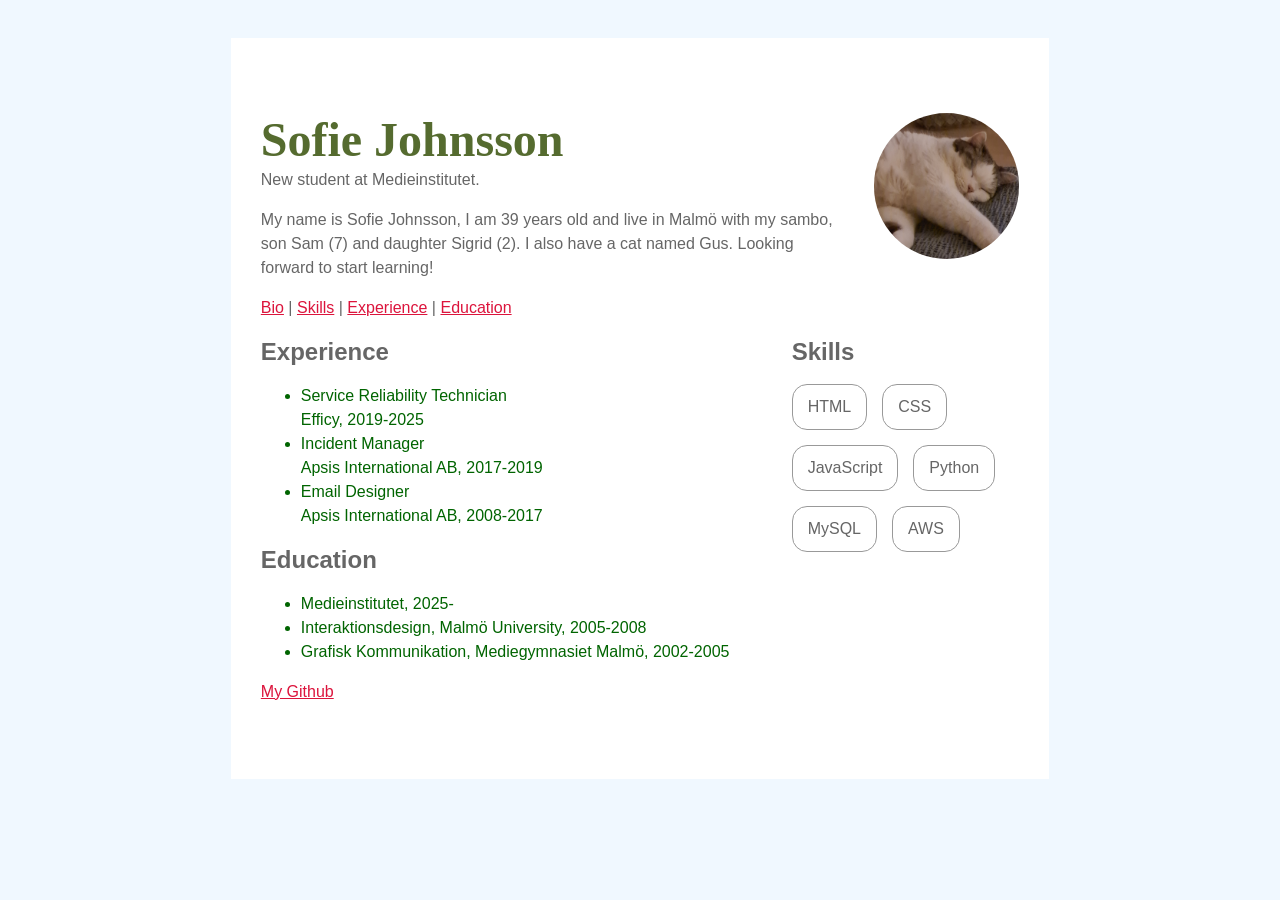
==== index.html @ 272a1381 "Updates" ====
<!DOCTYPE html>
<html lang="en">
<head>
    <meta charset="UTF-8">
    <meta name="viewport" content="width=device-width, initial-scale=1.0">
    <link rel="stylesheet" href="css/style.css">
    <title>My Profile</title>
</head>
<body>

    <div id="wrapper">
        <header>
            <div id="headertxt">
                <h1>Sofie Johnsson</h1>
                <p>New student at Medieinstitutet.<p>                
                <p>My name is Sofie Johnsson, I am 39 years old and live in Malmö with my sambo, son Sam (7) and daughter Sigrid (2). I also have a cat named Gus. Looking forward to start learning!</p>
            </div>
            <div id="headerimg">
                <img class="profile-image" src="img/20230919_215701.jpg">
            </div>
        </header>

        <nav>
            <a href="#Bio">Bio</a> | 
            <a href="#Skills">Skills</a> | 
            <a href="#Experience">Experience</a> | 
            <a href="#Education">Education</a>
        </nav>

        <main>

            <section>
                <article>
                    <h2 id="Experience">Experience</h2>
                    <ul>
                        <li>Service Reliability Technician<br>Efficy, 2019-2025</li>
                        <li>Incident Manager<br>Apsis International AB, 2017-2019</li>
                        <li>Email Designer<br>Apsis International AB, 2008-2017</li>
                    </ul>
                </article>

                <article>
                    <h2 id="Education">Education</h2>
                    <ul>
                        <li>Medieinstitutet, 2025-</li>
                        <li>Interaktionsdesign, Malmö University, 2005-2008</li>
                        <li>Grafisk Kommunikation, Mediegymnasiet Malmö, 2002-2005</li>
                    </ul>
                </article>
            </section>
            <aside>
                <article>
                    <h2 id="Skills">Skills</h2>
                    <ol>
                        <li>HTML</li>
                        <li>CSS</li>
                        <li>JavaScript</li>
                        <li>Python</li>
                        <li>MySQL</li>
                        <li>AWS</li>
                    </ol>
                </article>
            </aside>

        </main>

        <footer><a href="https://github.com/Sofie200" target="_blank">My Github</a></footer>

    </div>
</body>
</html>
---- css/style.css ----
body{
    font-family: Arial, Helvetica, sans-serif;
    color: #666;
    line-height: 150%;
    font-size: 16px;
    background-color:aliceblue;
    padding: 30px 0px;
}

#wrapper{
    background-color: white;
    width: 60%;
    margin:auto;
    padding: 75px 30px;
}

header{
    display: flex;
}

#headerimg{
    width:20%;
}

#headerimg img{
    border-radius: 50%;
    width: 100%;
}

#headertxt{
    width:80%;
    padding-right: 30px;
}

h1{
    font-family: Cambria, Cochin, Georgia, Times, 'Times New Roman', serif;
    font-size: 3em;
    color:darkolivegreen;
    margin:15px 0;
}

main{
    margin: auto;
    display: flex;
}

section{
    width: 70%;
}

article{
    width:100%;
}

aside{
    width:30%;
}


aside ol{
    width:100%;
    margin:0;
    padding: 0;
    display: flex;
    flex-wrap:wrap;
}

aside li{
    list-style: none;
    padding: 10px 15px;
    margin: 0 15px 15px 0;
    border: #999 solid 1px;
    border-radius: 15px;
}

.cv-section{
    border: solid 1px #999;
    padding: 20px 30px;
    margin: 20px 0px;
    text-align: left;
}

ul li {
    color: darkgreen;
}

a{
   color:crimson; 
}
a:hover{
    color: chocolate;
}
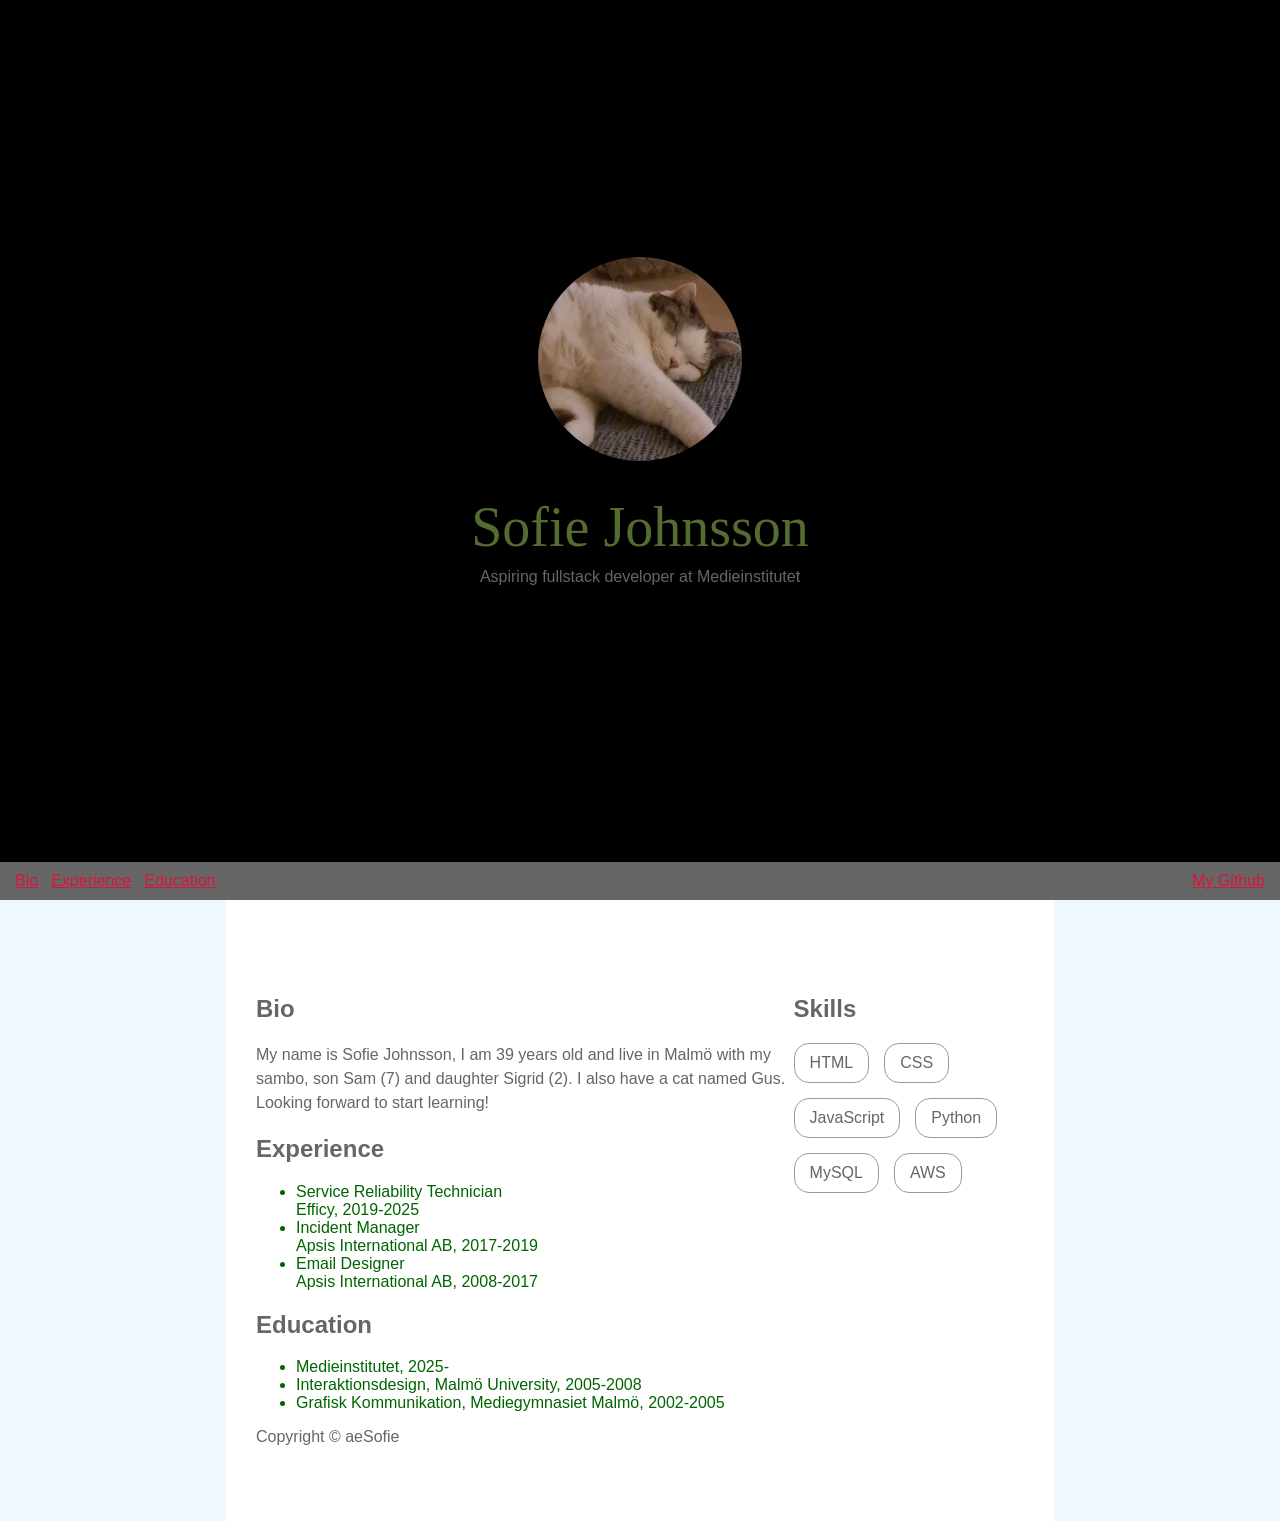
==== commit 9dee1466: "Implemented hero and flexbox" ====
--- a/index.html
+++ b/index.html
@@ -8,28 +8,42 @@
 </head>
 <body>
 
-    <div id="wrapper">
+    <div id="hero">
         <header>
+            <div id="headerimg">
+                <img class="profile-image" src="img/20230919_215701.jpg">
+            </div>
             <div id="headertxt">
                 <h1>Sofie Johnsson</h1>
-                <p>New student at Medieinstitutet.<p>                
-                <p>My name is Sofie Johnsson, I am 39 years old and live in Malmö with my sambo, son Sam (7) and daughter Sigrid (2). I also have a cat named Gus. Looking forward to start learning!</p>
-            </div>
-            <div id="headerimg">
-                <img class="profile-image" src="img/20230919_215701.jpg">
+                <p>Aspiring fullstack developer at Medieinstitutet<p>
             </div>
         </header>
 
         <nav>
-            <a href="#Bio">Bio</a> | 
-            <a href="#Skills">Skills</a> | 
-            <a href="#Experience">Experience</a> | 
-            <a href="#Education">Education</a>
+            <div id="anchors">
+                <a href="#Bio">Bio</a> |
+                <a href="#Experience">Experience</a> |
+                <a href="#Education">Education</a>
+            </div>
+            <div id="externallinks">
+                <a href="https://github.com/Sofie200" target="_blank">My Github</a>
+            </div>
         </nav>
+    </div>
+
+        
+
+    <div id="wrapper">
+        
 
         <main>
 
             <section>
+                <article>
+                    <h2 id="Bio">Bio</h2>
+                    <p>My name is Sofie Johnsson, I am 39 years old and live in Malmö with my sambo, son Sam (7) and daughter Sigrid (2). I also have a cat named Gus. Looking forward to start learning!</p>
+                </article>
+                
                 <article>
                     <h2 id="Experience">Experience</h2>
                     <ul>
@@ -64,7 +78,7 @@
 
         </main>
 
-        <footer><a href="https://github.com/Sofie200" target="_blank">My Github</a></footer>
+        <footer>Copyright &copy; aeSofie</footer>
 
     </div>
 </body>
--- a/css/style.css
+++ b/css/style.css
@@ -1,10 +1,54 @@
 body{
     font-family: Arial, Helvetica, sans-serif;
     color: #666;
-    line-height: 150%;
     font-size: 16px;
     background-color:aliceblue;
-    padding: 30px 0px;
+    padding: 0;
+    margin: 0;
+}
+
+p{
+    line-height: 1.5em;
+}
+
+#hero{
+    display: flex;
+    flex-flow: column wrap;
+    height: 100vh;
+    background-color:black;
+}
+
+header{
+    display: flex;
+    flex-grow: 1;
+    flex-flow: column wrap;
+    justify-content: center;
+}
+
+header div{
+    width: 80%;
+    text-align: center;
+    padding: 0 10%;
+}
+#headerimg img{
+    border-radius: 50%;
+    width:20%;
+    min-width: 150px;
+    margin: 0 auto 20px;
+}
+
+nav{
+    background-color: #666;
+    width:100%;
+    align-self: flex-start;
+    display: flex;
+    flex-wrap: wrap;
+    justify-content: space-between;
+    align-items: flex-end;
+}
+
+nav div{
+    margin: 10px 15px;
 }
 
 #wrapper{
@@ -14,29 +58,14 @@
     padding: 75px 30px;
 }
 
-header{
-    display: flex;
-}
-
-#headerimg{
-    width:20%;
-}
-
-#headerimg img{
-    border-radius: 50%;
-    width: 100%;
-}
-
-#headertxt{
-    width:80%;
-    padding-right: 30px;
-}
 
 h1{
     font-family: Cambria, Cochin, Georgia, Times, 'Times New Roman', serif;
-    font-size: 3em;
+    font-weight: lighter;
+    font-size: 3.5em;
+    line-height: 1.5em;
     color:darkolivegreen;
-    margin:15px 0;
+    margin:0 0 -20px;
 }
 
 main{
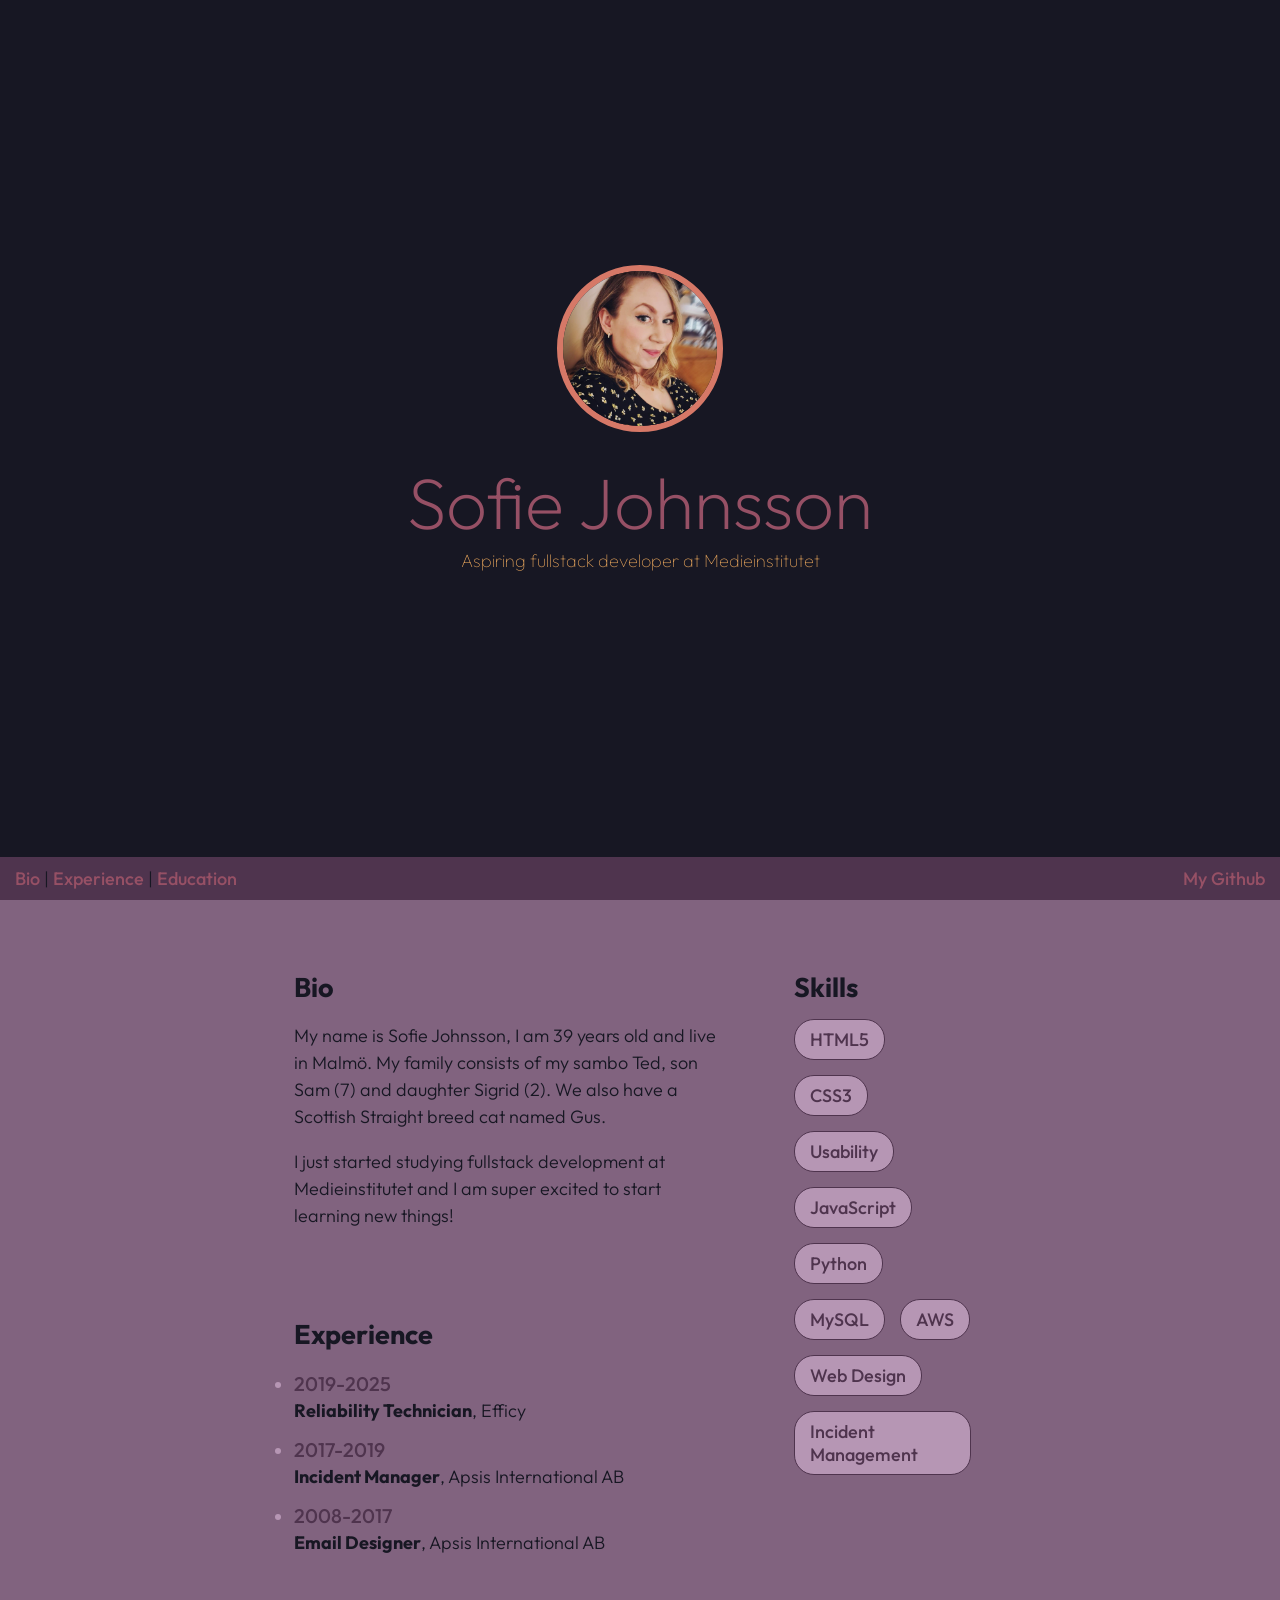
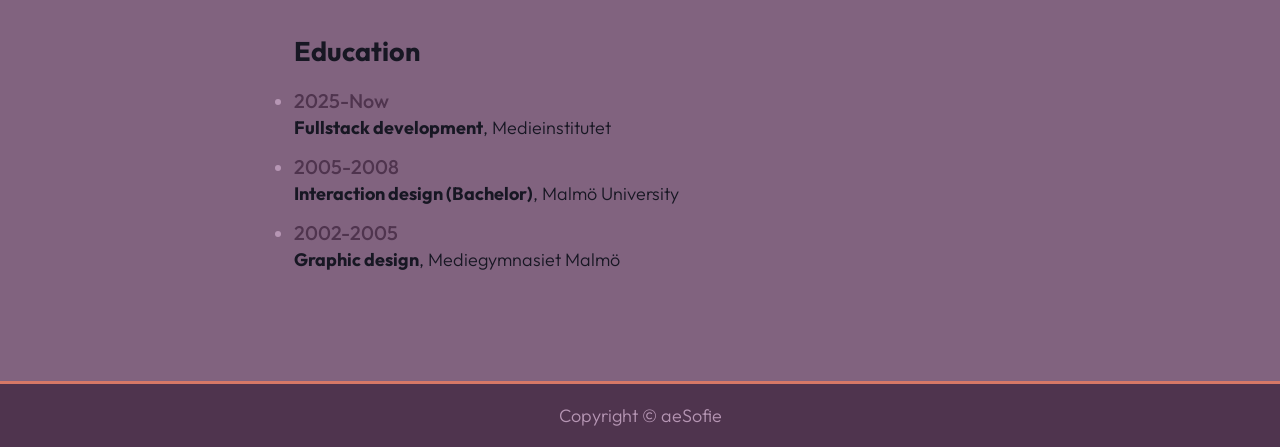
==== commit c8744f12: "Finishing touches lecture 2" ====
--- a/index.html
+++ b/index.html
@@ -11,7 +11,7 @@
     <div id="hero">
         <header>
             <div id="headerimg">
-                <img class="profile-image" src="img/20230919_215701.jpg">
+                <img class="profile-image" src="img/305139433_10159655626795546_2659846789829574413_n.jpg">
             </div>
             <div id="headertxt">
                 <h1>Sofie Johnsson</h1>
@@ -41,24 +41,25 @@
             <section>
                 <article>
                     <h2 id="Bio">Bio</h2>
-                    <p>My name is Sofie Johnsson, I am 39 years old and live in Malmö with my sambo, son Sam (7) and daughter Sigrid (2). I also have a cat named Gus. Looking forward to start learning!</p>
+                    <p>My name is Sofie Johnsson, I am 39 years old and live in Malmö. My family consists of my sambo Ted, son Sam (7) and daughter Sigrid (2). We also have a Scottish Straight breed cat named Gus.</p>
+                    <p>I just started studying fullstack development at Medieinstitutet and I am super excited to start learning new things!</p>
                 </article>
                 
                 <article>
                     <h2 id="Experience">Experience</h2>
                     <ul>
-                        <li>Service Reliability Technician<br>Efficy, 2019-2025</li>
-                        <li>Incident Manager<br>Apsis International AB, 2017-2019</li>
-                        <li>Email Designer<br>Apsis International AB, 2008-2017</li>
+                        <li><h3>2019-2025</h3><span class="bolder">Reliability Technician</span>, Efficy</li>
+                        <li><h3>2017-2019</h3><span class="bolder">Incident Manager</span>, Apsis International AB</li>
+                        <li><h3>2008-2017</h3><span class="bolder">Email Designer</span>, Apsis International AB</li>
                     </ul>
                 </article>
 
                 <article>
                     <h2 id="Education">Education</h2>
                     <ul>
-                        <li>Medieinstitutet, 2025-</li>
-                        <li>Interaktionsdesign, Malmö University, 2005-2008</li>
-                        <li>Grafisk Kommunikation, Mediegymnasiet Malmö, 2002-2005</li>
+                        <li><h3>2025-Now</h3><span class="bolder">Fullstack development</span>, Medieinstitutet</li>
+                        <li><h3>2005-2008</h3><span class="bolder">Interaction design (Bachelor)</span>, Malmö University</li>
+                        <li><h3>2002-2005</h3><span class="bolder">Graphic design</span>, Mediegymnasiet Malmö</li>
                     </ul>
                 </article>
             </section>
@@ -66,20 +67,23 @@
                 <article>
                     <h2 id="Skills">Skills</h2>
                     <ol>
-                        <li>HTML</li>
-                        <li>CSS</li>
+                        <li>HTML5</li>
+                        <li>CSS3</li>
+                        <li>Usability</li>
                         <li>JavaScript</li>
                         <li>Python</li>
                         <li>MySQL</li>
                         <li>AWS</li>
+                        <li>Web Design</li>
+                        <li>Incident Management</li>
                     </ol>
                 </article>
             </aside>
+        </main>
+    </div>
 
-        </main>
-
-        <footer>Copyright &copy; aeSofie</footer>
-
-    </div>
+    <footer>
+        Copyright &copy; aeSofie
+    </footer>
 </body>
 </html>
--- a/css/style.css
+++ b/css/style.css
@@ -1,8 +1,12 @@
+@import url('https://fonts.googleapis.com/css2?family=Molle:ital@1&display=swap');
+@import url('https://fonts.googleapis.com/css2?family=Outfit:wght@100..900&display=swap');
+
 body{
-    font-family: Arial, Helvetica, sans-serif;
-    color: #666;
-    font-size: 16px;
-    background-color:aliceblue;
+    font-family: Outfit, Arial, Helvetica, sans-serif;
+    color: #171723;
+    font-weight: 300;
+    font-size: 18px;
+    background-color:#81637f;
     padding: 0;
     margin: 0;
 }
@@ -15,7 +19,12 @@
     display: flex;
     flex-flow: column wrap;
     height: 100vh;
-    background-color:black;
+    background-color:#171723;
+}
+
+#hero p{
+    color: #fab261;
+    font-weight: 100;
 }
 
 header{
@@ -32,13 +41,14 @@
 }
 #headerimg img{
     border-radius: 50%;
-    width:20%;
+    width:15%;
     min-width: 150px;
-    margin: 0 auto 20px;
+    margin: 0 auto;
+    border: solid 6px #d67867;
 }
 
 nav{
-    background-color: #666;
+    background-color: #4f344e;
     width:100%;
     align-self: flex-start;
     display: flex;
@@ -52,39 +62,65 @@
 }
 
 #wrapper{
-    background-color: white;
     width: 60%;
-    margin:auto;
-    padding: 75px 30px;
+    margin:0 auto;
+    padding: 0 30px;
 }
 
 
 h1{
-    font-family: Cambria, Cochin, Georgia, Times, 'Times New Roman', serif;
-    font-weight: lighter;
-    font-size: 3.5em;
-    line-height: 1.5em;
-    color:darkolivegreen;
-    margin:0 0 -20px;
+    font-weight: 200;
+    font-size: 4em;
+    line-height: 1em;
+    color:#965065;
+    margin:30px 0 -10px;
+}
+
+h2{
+    margin: 0 0 15px;
+}
+
+h3{
+    margin:0;
+    color:#4f344e;
+    font-size: 1.1em;
+    font-weight: 500;
+    padding-bottom: 3px;
 }
 
 main{
     margin: auto;
     display: flex;
+    flex-wrap: wrap;
 }
 
 section{
-    width: 70%;
+    width: 55%;
+    padding: 70px 5% 30px;
 }
 
 article{
     width:100%;
+    padding-bottom: 70px;
+}
+
+ul, ol{
+    margin:0;
+    padding: 0;
+}
+
+li::marker{
+    color:#b696b4;
+}
+
+li{
+    padding:5px 0 10px;
 }
 
 aside{
-    width:30%;
+    width:25%;
+    padding:70px 5%;
 }
-
 
 aside ol{
     width:100%;
@@ -95,27 +131,34 @@
 }
 
 aside li{
+    background-color: #b696b4;
     list-style: none;
-    padding: 10px 15px;
+    padding: 8px 15px;
     margin: 0 15px 15px 0;
-    border: #999 solid 1px;
-    border-radius: 15px;
-}
-
-.cv-section{
-    border: solid 1px #999;
-    padding: 20px 30px;
-    margin: 20px 0px;
-    text-align: left;
-}
-
-ul li {
-    color: darkgreen;
+    border: #4f344e solid 1px;
+    border-radius: 20px;
+    color: #4f344e;
+    font-weight: 500;
 }
 
 a{
-   color:crimson; 
+   color:#965065; 
+   text-decoration: none;
+   font-weight: 500;
 }
 a:hover{
-    color: chocolate;
+    color: #d67867;
+}
+
+.bolder{
+    font-weight: 700;
+}
+
+footer{
+    background-color: #4f344e;
+    width:100%;
+    text-align: center;
+    padding: 20px 0;
+    border-top: #d67867 solid 3px;
+    color: #b696b4;
 }
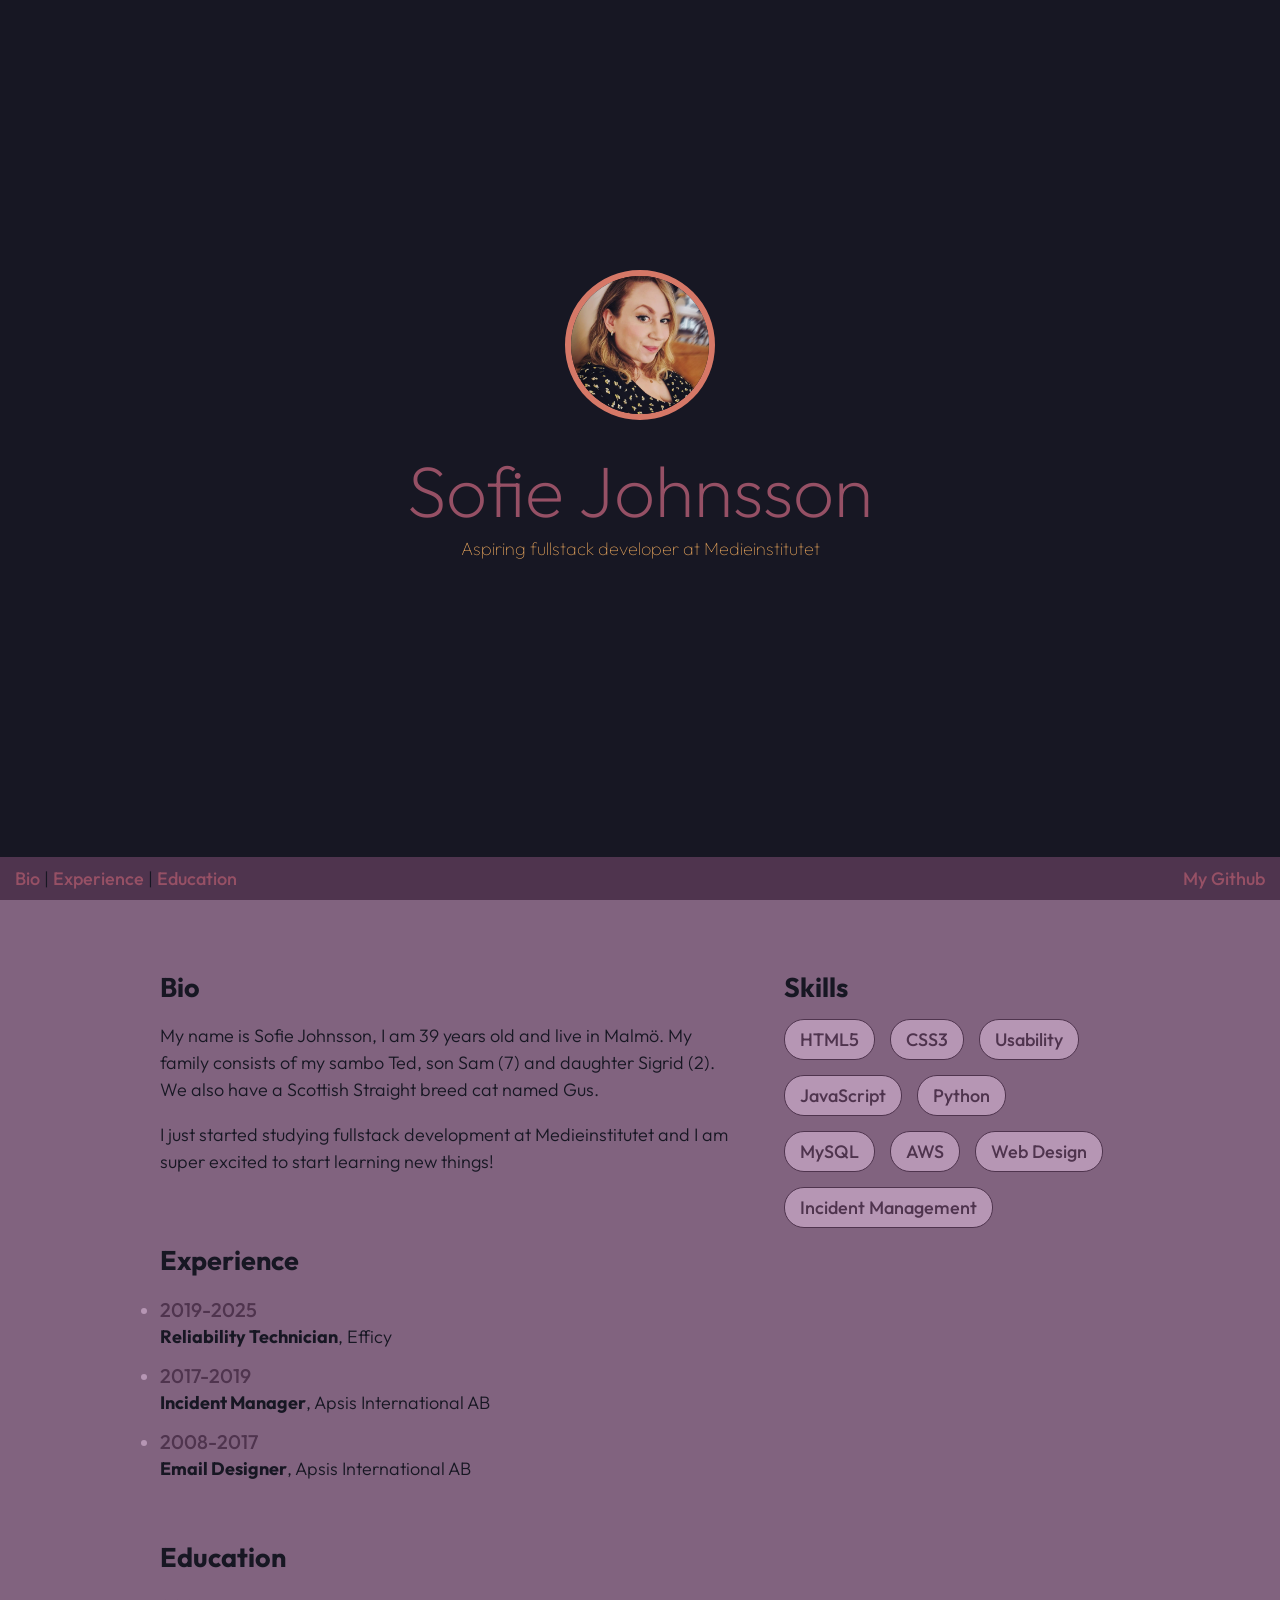
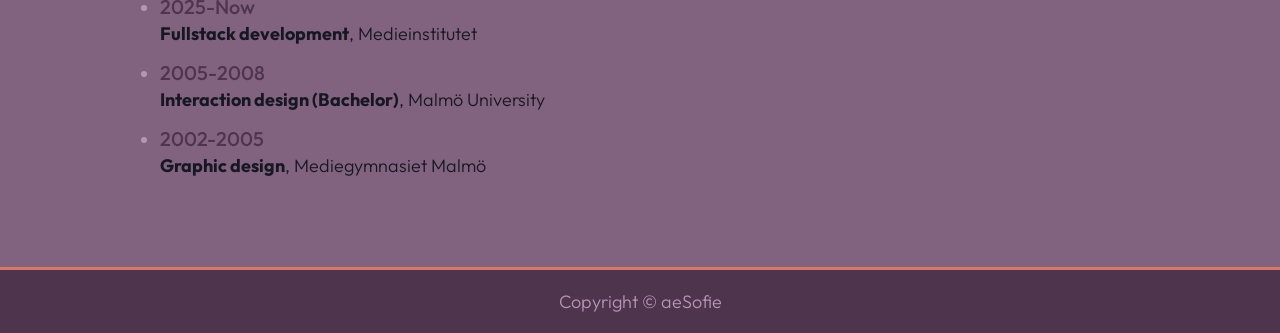
==== commit 85bbd4a2: "Cleaned up code and added media queries for fine tuning mobile versions." ====
--- a/index.html
+++ b/index.html
@@ -9,6 +9,7 @@
 <body>
 
     <div id="hero">
+
         <header>
             <div id="headerimg">
                 <img class="profile-image" src="img/305139433_10159655626795546_2659846789829574413_n.jpg">
@@ -30,57 +31,52 @@
             </div>
         </nav>
     </div>
-
         
 
-    <div id="wrapper">
-        
+    <main>
 
-        <main>
+        <section>
+            <article>
+                <h2 id="Bio">Bio</h2>
+                <p>My name is Sofie Johnsson, I am 39 years old and live in Malmö. My family consists of my sambo Ted, son Sam (7) and daughter Sigrid (2). We also have a Scottish Straight breed cat named Gus.</p>
+                <p>I just started studying fullstack development at Medieinstitutet and I am super excited to start learning new things!</p>
+            </article>
+            
+            <article>
+                <h2 id="Experience">Experience</h2>
+                <ul>
+                    <li><h3>2019-2025</h3><span class="bolder">Reliability Technician</span>, Efficy</li>
+                    <li><h3>2017-2019</h3><span class="bolder">Incident Manager</span>, Apsis International AB</li>
+                    <li><h3>2008-2017</h3><span class="bolder">Email Designer</span>, Apsis International AB</li>
+                </ul>
+            </article>
 
-            <section>
-                <article>
-                    <h2 id="Bio">Bio</h2>
-                    <p>My name is Sofie Johnsson, I am 39 years old and live in Malmö. My family consists of my sambo Ted, son Sam (7) and daughter Sigrid (2). We also have a Scottish Straight breed cat named Gus.</p>
-                    <p>I just started studying fullstack development at Medieinstitutet and I am super excited to start learning new things!</p>
-                </article>
-                
-                <article>
-                    <h2 id="Experience">Experience</h2>
-                    <ul>
-                        <li><h3>2019-2025</h3><span class="bolder">Reliability Technician</span>, Efficy</li>
-                        <li><h3>2017-2019</h3><span class="bolder">Incident Manager</span>, Apsis International AB</li>
-                        <li><h3>2008-2017</h3><span class="bolder">Email Designer</span>, Apsis International AB</li>
-                    </ul>
-                </article>
-
-                <article>
-                    <h2 id="Education">Education</h2>
-                    <ul>
-                        <li><h3>2025-Now</h3><span class="bolder">Fullstack development</span>, Medieinstitutet</li>
-                        <li><h3>2005-2008</h3><span class="bolder">Interaction design (Bachelor)</span>, Malmö University</li>
-                        <li><h3>2002-2005</h3><span class="bolder">Graphic design</span>, Mediegymnasiet Malmö</li>
-                    </ul>
-                </article>
-            </section>
-            <aside>
-                <article>
-                    <h2 id="Skills">Skills</h2>
-                    <ol>
-                        <li>HTML5</li>
-                        <li>CSS3</li>
-                        <li>Usability</li>
-                        <li>JavaScript</li>
-                        <li>Python</li>
-                        <li>MySQL</li>
-                        <li>AWS</li>
-                        <li>Web Design</li>
-                        <li>Incident Management</li>
-                    </ol>
-                </article>
-            </aside>
-        </main>
-    </div>
+            <article>
+                <h2 id="Education">Education</h2>
+                <ul>
+                    <li><h3>2025-Now</h3><span class="bolder">Fullstack development</span>, Medieinstitutet</li>
+                    <li><h3>2005-2008</h3><span class="bolder">Interaction design (Bachelor)</span>, Malmö University</li>
+                    <li><h3>2002-2005</h3><span class="bolder">Graphic design</span>, Mediegymnasiet Malmö</li>
+                </ul>
+            </article>
+        </section>
+        <aside>
+            <article>
+                <h2 id="Skills">Skills</h2>
+                <ol>
+                    <li>HTML5</li>
+                    <li>CSS3</li>
+                    <li>Usability</li>
+                    <li>JavaScript</li>
+                    <li>Python</li>
+                    <li>MySQL</li>
+                    <li>AWS</li>
+                    <li>Web Design</li>
+                    <li>Incident Management</li>
+                </ol>
+            </article>
+        </aside>
+    </main>
 
     <footer>
         Copyright &copy; aeSofie
--- a/css/style.css
+++ b/css/style.css
@@ -1,5 +1,9 @@
 @import url('https://fonts.googleapis.com/css2?family=Molle:ital@1&display=swap');
 @import url('https://fonts.googleapis.com/css2?family=Outfit:wght@100..900&display=swap');
+
+*{
+    box-sizing: border-box;
+}
 
 body{
     font-family: Outfit, Arial, Helvetica, sans-serif;
@@ -17,28 +21,17 @@
 
 #hero{
     display: flex;
-    flex-flow: column wrap;
     height: 100vh;
     background-color:#171723;
 }
 
-#hero p{
-    color: #fab261;
-    font-weight: 100;
+header{
+    width: 95%;
+    text-align: center;
+    padding: 0 10% 50px;
+    margin: auto;
 }
 
-header{
-    display: flex;
-    flex-grow: 1;
-    flex-flow: column wrap;
-    justify-content: center;
-}
-
-header div{
-    width: 80%;
-    text-align: center;
-    padding: 0 10%;
-}
 #headerimg img{
     border-radius: 50%;
     width:15%;
@@ -47,26 +40,49 @@
     border: solid 6px #d67867;
 }
 
+#headertxt{
+    color: #fab261;
+    font-weight: 100;
+}
+
 nav{
     background-color: #4f344e;
     width:100%;
+    display: flex;
     align-self: flex-start;
-    display: flex;
     flex-wrap: wrap;
     justify-content: space-between;
     align-items: flex-end;
+    position:absolute;
+    bottom: 0;
 }
 
 nav div{
     margin: 10px 15px;
 }
 
-#wrapper{
-    width: 60%;
+main{
+    display: flex;
+    flex-wrap: wrap;
+    justify-content: space-between;
+    width: 75%;
+    max-width: 1000px;
     margin:0 auto;
-    padding: 0 30px;
+    padding: 70px 0 30px;
+    
 }
 
+section{
+    width: 60%;
+}
+
+aside{
+    width:35%;
+}
+
+article{
+    padding-bottom: 50px;
+}
 
 h1{
     font-weight: 200;
@@ -88,21 +104,6 @@
     padding-bottom: 3px;
 }
 
-main{
-    margin: auto;
-    display: flex;
-    flex-wrap: wrap;
-}
-
-section{
-    width: 55%;
-    padding: 70px 5% 30px;
-}
-
-article{
-    width:100%;
-    padding-bottom: 70px;
-}
 
 ul, ol{
     margin:0;
@@ -117,10 +118,6 @@
     padding:5px 0 10px;
 }
 
-aside{
-    width:25%;
-    padding:70px 5%;
-}
 
 aside ol{
     width:100%;
@@ -161,4 +158,29 @@
     padding: 20px 0;
     border-top: #d67867 solid 3px;
     color: #b696b4;
+}
+
+@media screen and (max-width: 768px)  {
+    #wrapper{
+        width: 90%;
+    }
+    main{
+        display: block;
+    }
+    section, aside{
+        width: 100%;
+    }
+    h1{
+        font-size: 3em;
+    }
+}
+
+@media screen and (max-width: 378px)  {
+    h1{
+        font-size: 2em;
+        margin-top: 20px;
+    }
+    #headertxt{
+        font-size: 1rem;
+    }
 }
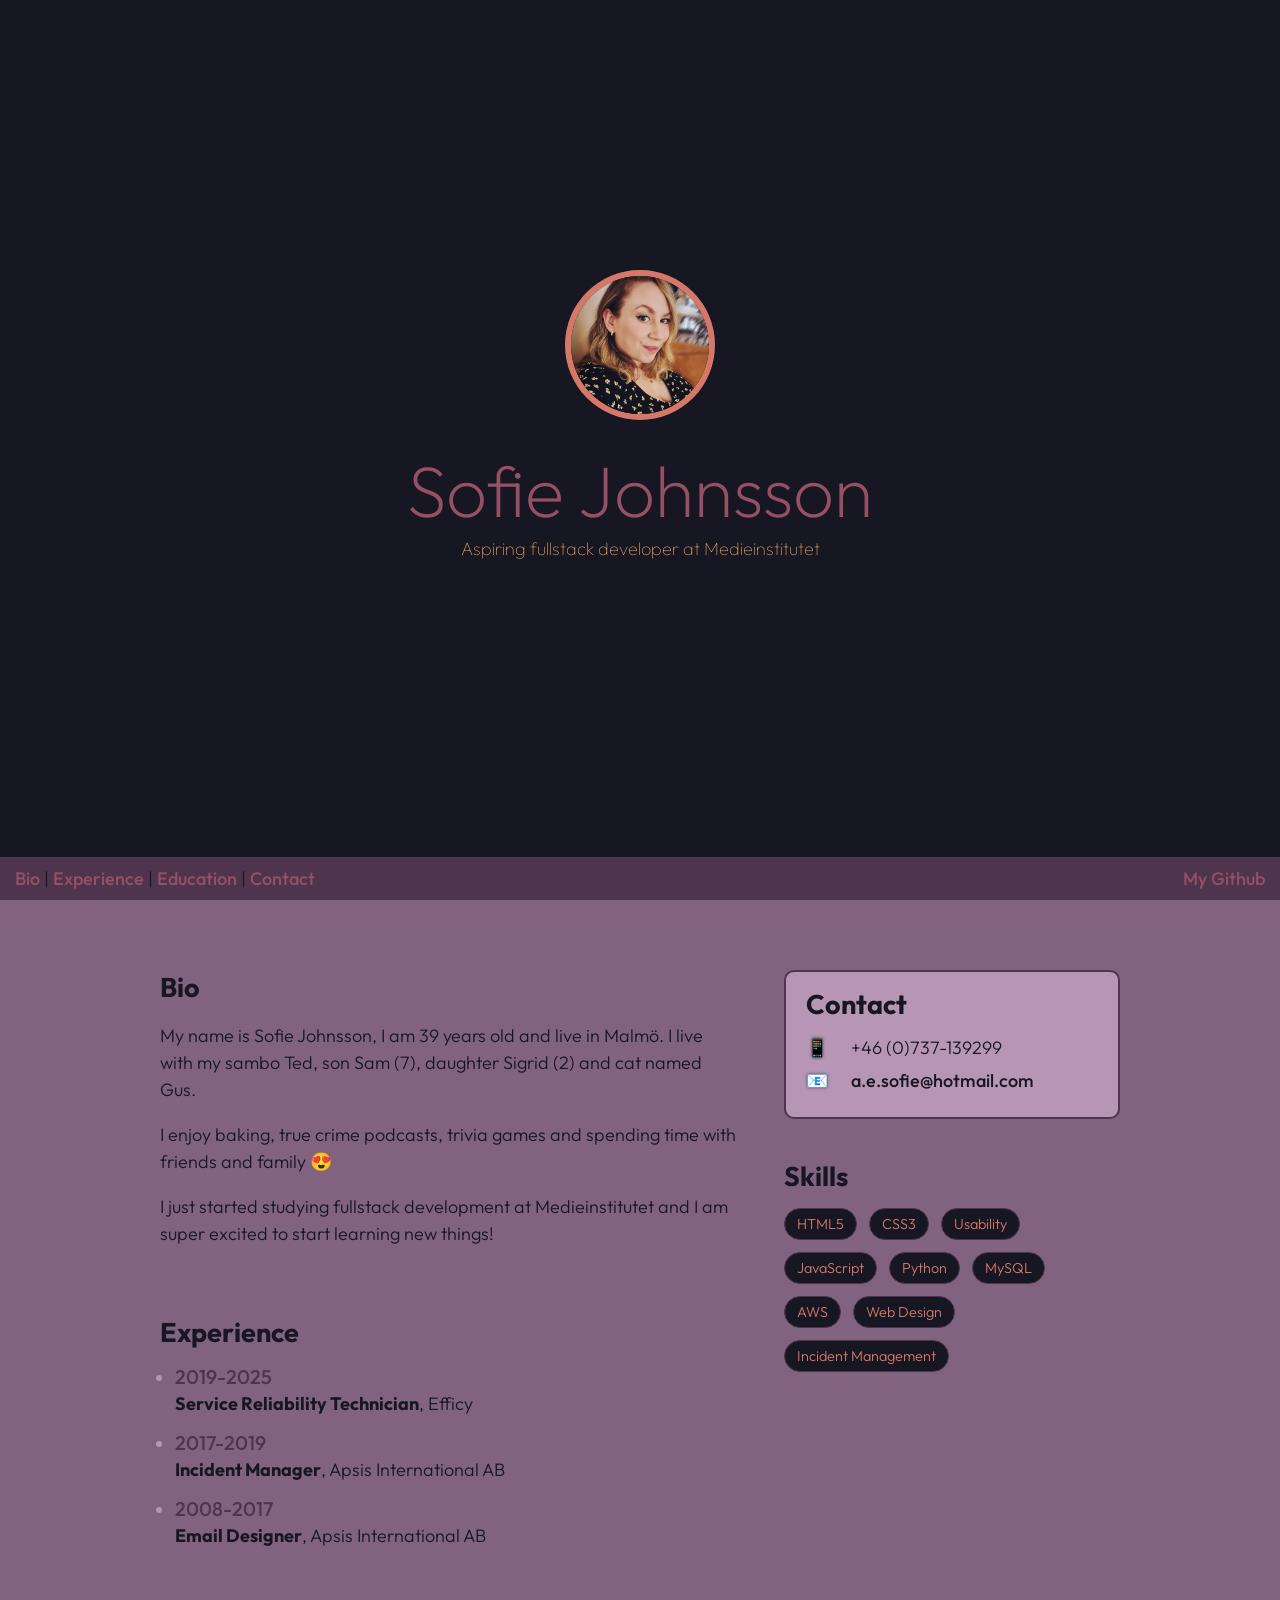
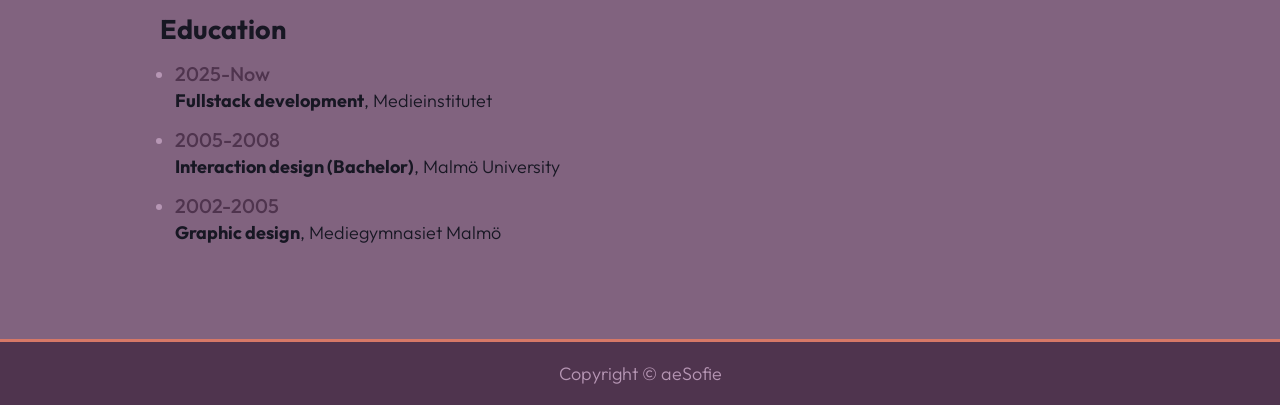
==== commit f7c49f6d: "minor updates" ====
--- a/index.html
+++ b/index.html
@@ -24,7 +24,8 @@
             <div id="anchors">
                 <a href="#Bio">Bio</a> |
                 <a href="#Experience">Experience</a> |
-                <a href="#Education">Education</a>
+                <a href="#Education">Education</a> |
+                <a href="#Contact">Contact</a>
             </div>
             <div id="externallinks">
                 <a href="https://github.com/Sofie200" target="_blank">My Github</a>
@@ -38,14 +39,15 @@
         <section>
             <article>
                 <h2 id="Bio">Bio</h2>
-                <p>My name is Sofie Johnsson, I am 39 years old and live in Malmö. My family consists of my sambo Ted, son Sam (7) and daughter Sigrid (2). We also have a Scottish Straight breed cat named Gus.</p>
+                <p>My name is Sofie Johnsson, I am 39 years old and live in Malmö. I live with my sambo Ted, son Sam (7), daughter Sigrid (2) and cat named Gus.</p>
+                <p>I enjoy baking, true crime podcasts, trivia games and spending time with friends and family &#128525;</p>
                 <p>I just started studying fullstack development at Medieinstitutet and I am super excited to start learning new things!</p>
             </article>
             
             <article>
                 <h2 id="Experience">Experience</h2>
                 <ul>
-                    <li><h3>2019-2025</h3><span class="bolder">Reliability Technician</span>, Efficy</li>
+                    <li><h3>2019-2025</h3><span class="bolder">Service Reliability Technician</span>, Efficy</li>
                     <li><h3>2017-2019</h3><span class="bolder">Incident Manager</span>, Apsis International AB</li>
                     <li><h3>2008-2017</h3><span class="bolder">Email Designer</span>, Apsis International AB</li>
                 </ul>
@@ -59,9 +61,20 @@
                     <li><h3>2002-2005</h3><span class="bolder">Graphic design</span>, Mediegymnasiet Malmö</li>
                 </ul>
             </article>
+
         </section>
         <aside>
-            <article>
+            <article id="contact">
+                <h2 id="Contact">Contact</h2>
+                
+                    <div id="contact-grid">
+                        <div class="icon"><span>&#128241;</span></div><span>+46 (0)737-139299</span>
+                        <div class="icon"><a href="mailto:a.e.sofie@hotmail.com">&#128231;</a></div><a href="mailto:a.e.sofie@hotmail.com">a.e.sofie@hotmail.com</a>
+                    </div>
+
+            </article>
+
+            <article id="skills">
                 <h2 id="Skills">Skills</h2>
                 <ol>
                     <li>HTML5</li>
--- a/css/style.css
+++ b/css/style.css
@@ -105,19 +105,22 @@
 }
 
 
+#skills{
+    
+}
+
 ul, ol{
     margin:0;
     padding: 0;
 }
 
+main li{
+    margin: 15px 15px;
+}
+
 li::marker{
     color:#b696b4;
 }
-
-li{
-    padding:5px 0 10px;
-}
-
 
 aside ol{
     width:100%;
@@ -128,28 +131,64 @@
 }
 
 aside li{
-    background-color: #b696b4;
+    background-color: #171723;
     list-style: none;
-    padding: 8px 15px;
-    margin: 0 15px 15px 0;
+    padding: 6px 12px;
+    margin: 0 12px 12px 0;
     border: #4f344e solid 1px;
     border-radius: 20px;
-    color: #4f344e;
-    font-weight: 500;
+    color: #d67867;
+    font-weight: 300;
+    font-size:0.9rem;
 }
 
 a{
-   color:#965065; 
+   color:#171723; 
    text-decoration: none;
    font-weight: 500;
 }
 a:hover{
+    color: #4f344e;
+    text-decoration: underline;
+}
+
+nav a{
+   color:#965065;
+}
+nav a:hover{
     color: #d67867;
 }
 
+.icon a:hover{
+    text-decoration: none;
+}
 .bolder{
     font-weight: 700;
 }
+
+#contact{
+    background-color: #b696b4;
+    border: #4f344e 2px solid;
+    border-radius: 10px;
+    padding: 15px 20px 25px;
+    margin-bottom: 40px;
+}
+
+#contact-grid{
+    display: grid;
+    grid-template-columns: 20px 1fr;
+    gap: 10px 25px;
+    align-items: center;
+}
+
+#contact-grid .icon{
+    width: 20px;
+    display: grid;
+    align-items: center;
+    justify-items:center;
+    text-shadow: 0 0 3px #4f344e;
+}
+
 
 footer{
     background-color: #4f344e;
@@ -160,12 +199,9 @@
     color: #b696b4;
 }
 
-@media screen and (max-width: 768px)  {
+@media screen and (max-width: 1024px)  {
     #wrapper{
         width: 90%;
-    }
-    main{
-        display: block;
     }
     section, aside{
         width: 100%;
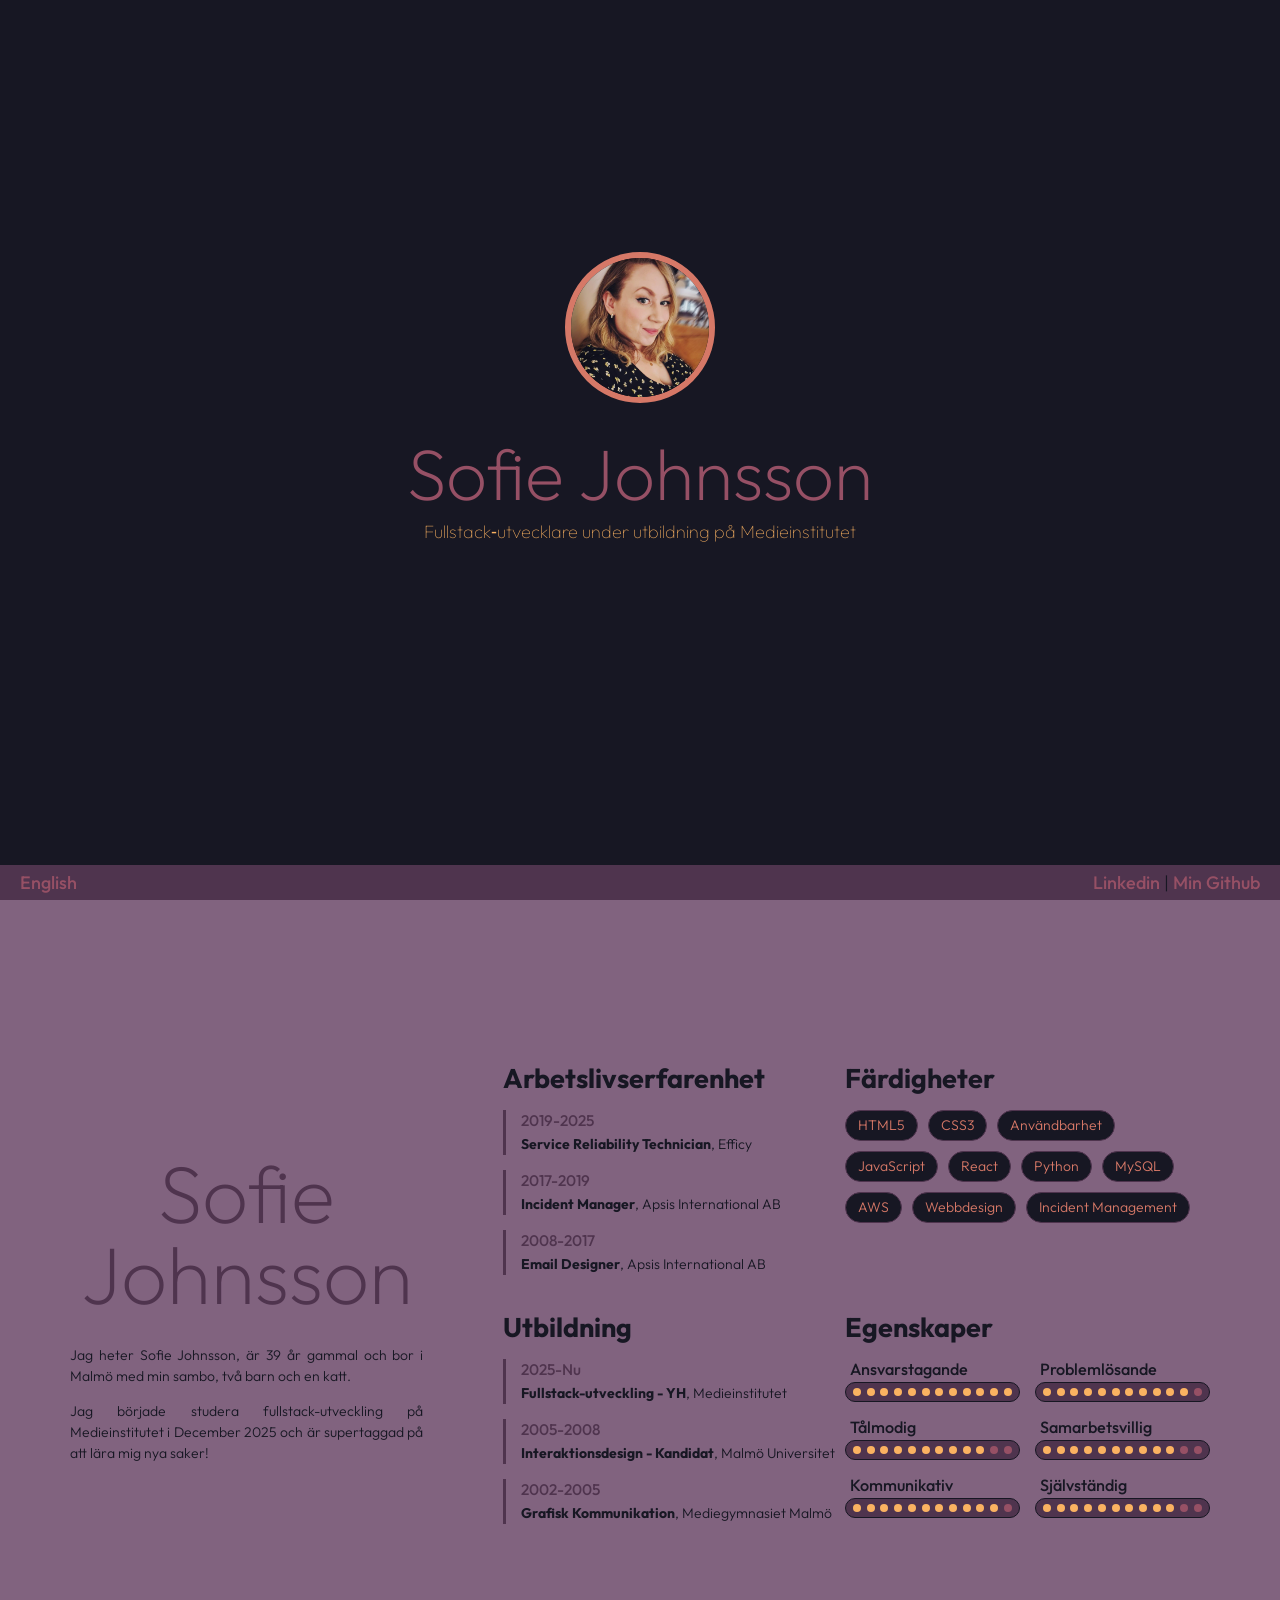
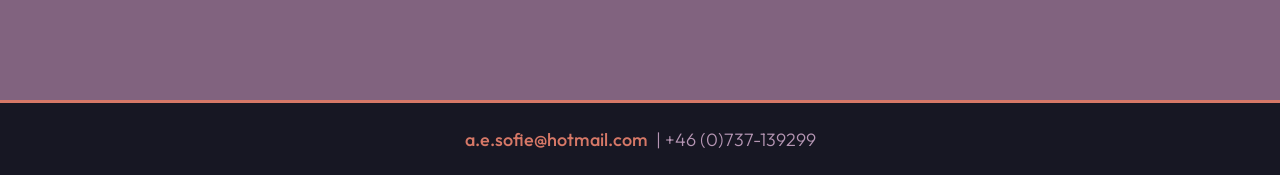
==== commit 3bf6ee4e: "Minor touchups" ====
--- a/index.html
+++ b/index.html
@@ -4,7 +4,7 @@
     <meta charset="UTF-8">
     <meta name="viewport" content="width=device-width, initial-scale=1.0">
     <link rel="stylesheet" href="css/style.css">
-    <title>My Profile</title>
+    <title>Sofie Johnsson</title>
 </head>
 <body>
 
@@ -16,36 +16,37 @@
             </div>
             <div id="headertxt">
                 <h1>Sofie Johnsson</h1>
-                <p>Aspiring fullstack developer at Medieinstitutet<p>
+                <p>Fullstack‑utvecklare under utbildning på Medieinstitutet<p>
             </div>
         </header>
 
-        <nav>
-            <div id="anchors">
-                <a href="#Bio">Bio</a> |
-                <a href="#Experience">Experience</a> |
-                <a href="#Education">Education</a> |
-                <a href="#Contact">Contact</a>
-            </div>
-            <div id="externallinks">
-                <a href="https://github.com/Sofie200" target="_blank">My Github</a>
-            </div>
-        </nav>
     </div>
-        
+
+    <nav>
+        <div id="anchors">
+            <a href="english.html">English</a>
+        </div>
+        <div id="externallinks">
+            <a href="https://www.linkedin.com/in/sofiejohnsson/" target="_blank">Linkedin</a> | 
+            <a href="https://github.com/Sofie200" target="_blank">Min Github</a>
+        </div>
+    </nav>
 
     <main>
 
         <section>
-            <article>
-                <h2 id="Bio">Bio</h2>
-                <p>My name is Sofie Johnsson, I am 39 years old and live in Malmö. I live with my sambo Ted, son Sam (7), daughter Sigrid (2) and cat named Gus.</p>
-                <p>I enjoy baking, true crime podcasts, trivia games and spending time with friends and family &#128525;</p>
-                <p>I just started studying fullstack development at Medieinstitutet and I am super excited to start learning new things!</p>
+
+            <article id="Bio">
+                <h1>Sofie Johnsson</h1>
+                <p>Jag heter Sofie Johnsson, är 39 år gammal och bor i Malmö med min sambo, två barn och en katt.</p>
+                <p>Jag började studera fullstack-utveckling på Medieinstitutet i December 2025 och är supertaggad på att lära mig nya saker!</p>
             </article>
+
+        </section>
+        <section id="sections">
             
-            <article>
-                <h2 id="Experience">Experience</h2>
+            <article id="Experience">
+                <h2>Arbetslivserfarenhet</h2>
                 <ul>
                     <li><h3>2019-2025</h3><span class="bolder">Service Reliability Technician</span>, Efficy</li>
                     <li><h3>2017-2019</h3><span class="bolder">Incident Manager</span>, Apsis International AB</li>
@@ -53,46 +54,48 @@
                 </ul>
             </article>
 
-            <article>
-                <h2 id="Education">Education</h2>
+            <article id="Education">
+                <h2>Utbildning</h2>
                 <ul>
-                    <li><h3>2025-Now</h3><span class="bolder">Fullstack development</span>, Medieinstitutet</li>
-                    <li><h3>2005-2008</h3><span class="bolder">Interaction design (Bachelor)</span>, Malmö University</li>
-                    <li><h3>2002-2005</h3><span class="bolder">Graphic design</span>, Mediegymnasiet Malmö</li>
+                    <li><h3>2025-Nu</h3><span class="bolder">Fullstack-utveckling - YH</span>, Medieinstitutet</li>
+                    <li><h3>2005-2008</h3><span class="bolder">Interaktionsdesign - Kandidat</span>, Malmö Universitet</li>
+                    <li><h3>2002-2005</h3><span class="bolder">Grafisk Kommunikation</span>, Mediegymnasiet Malmö</li>
                 </ul>
             </article>
 
-        </section>
-        <aside>
-            <article id="contact">
-                <h2 id="Contact">Contact</h2>
-                
-                    <div id="contact-grid">
-                        <div class="icon"><span>&#128241;</span></div><span>+46 (0)737-139299</span>
-                        <div class="icon"><a href="mailto:a.e.sofie@hotmail.com">&#128231;</a></div><a href="mailto:a.e.sofie@hotmail.com">a.e.sofie@hotmail.com</a>
-                    </div>
+            <article id="skills">
+                <h2>Färdigheter</h2>
+                <ol>
+                    <li>HTML5</li>
+                    <li>CSS3</li>
+                    <li>Användbarhet</li>
+                    <li>JavaScript</li>
+                    <li>React</li>
+                    <li>Python</li>
+                    <li>MySQL</li>
+                    <li>AWS</li>
+                    <li>Webbdesign</li>
+                    <li>Incident Management</li>
+                </ol>
+            </article>
+
+            <article id="personality">
+                <h2>Egenskaper</h2>
+
+                <div id="personality-grid">
+
+                </div>
 
             </article>
 
-            <article id="skills">
-                <h2 id="Skills">Skills</h2>
-                <ol>
-                    <li>HTML5</li>
-                    <li>CSS3</li>
-                    <li>Usability</li>
-                    <li>JavaScript</li>
-                    <li>Python</li>
-                    <li>MySQL</li>
-                    <li>AWS</li>
-                    <li>Web Design</li>
-                    <li>Incident Management</li>
-                </ol>
-            </article>
-        </aside>
+        </section>            
+            
     </main>
 
     <footer>
-        Copyright &copy; aeSofie
+        <a href="mailto:a.e.sofie@hotmail.com">a.e.sofie@hotmail.com</a>&nbsp;
+        | +46 (0)737-139299
     </footer>
+    <script src="src/main.js" type="module"></script>
 </body>
 </html>
--- a/css/style.css
+++ b/css/style.css
@@ -15,13 +15,15 @@
     margin: 0;
 }
 
-p{
+p, li{
+    font-size: 14px;
     line-height: 1.5em;
 }
 
 #hero{
     display: flex;
-    height: 100vh;
+    grid-template-rows: 1fr;
+    height: calc(100vh - 35px);
     background-color:#171723;
 }
 
@@ -40,48 +42,35 @@
     border: solid 6px #d67867;
 }
 
-#headertxt{
+#headertxt p{
     color: #fab261;
+    font-size: 18px;
     font-weight: 100;
 }
 
 nav{
+    height: 35px;
     background-color: #4f344e;
-    width:100%;
     display: flex;
     align-self: flex-start;
     flex-wrap: wrap;
     justify-content: space-between;
-    align-items: flex-end;
-    position:absolute;
-    bottom: 0;
-}
-
-nav div{
-    margin: 10px 15px;
+    align-items: center;
+    position:sticky;
+    top:0;
+    padding: 0 20px;
 }
 
 main{
-    display: flex;
-    flex-wrap: wrap;
-    justify-content: space-between;
-    width: 75%;
-    max-width: 1000px;
-    margin:0 auto;
-    padding: 70px 0 30px;
-    
-}
-
-section{
-    width: 60%;
-}
-
-aside{
-    width:35%;
-}
-
-article{
-    padding-bottom: 50px;
+    display: grid;
+    grid-template-columns: 1fr 2fr;
+    gap:80px;
+    max-width: 1200px;
+    grid-template-rows: 1fr;
+    padding: 30px;
+    height: calc(100vh - 100px);
+    margin: auto;
+    align-items: center;
 }
 
 h1{
@@ -92,6 +81,15 @@
     margin:30px 0 -10px;
 }
 
+#Bio h1{
+    font-weight: 200;
+    font-size: 4.5em;
+    line-height: 1em;
+    color:#4f344e;
+    text-align: center;
+    margin-bottom: 30px;
+}
+
 h2{
     margin: 0 0 15px;
 }
@@ -104,9 +102,23 @@
     padding-bottom: 3px;
 }
 
-
-#skills{
-    
+h4{
+    margin:0 0 0 5px;
+    font-size: 0.9em;
+    font-weight: 500;
+    padding-bottom: 3px;
+}
+
+#Bio{
+    text-align: justify;
+}
+
+#sections{
+    display: grid;
+    grid-template-columns: 1fr 1fr;
+    grid-template-rows: 1fr 1fr;
+    gap: 20px 0;
+    grid-auto-flow: column;
 }
 
 ul, ol{
@@ -114,32 +126,30 @@
     padding: 0;
 }
 
-main li{
-    margin: 15px 15px;
-}
-
-li::marker{
-    color:#b696b4;
-}
-
-aside ol{
+#Education li, #Experience li{
+    margin: 15px 0px;
+    list-style: none;
+    border-left: #4f344e solid 3px;
+    padding-left: 15px;
+}
+
+#skills ol{
     width:100%;
     margin:0;
     padding: 0;
     display: flex;
     flex-wrap:wrap;
-}
-
-aside li{
+    gap:10px;
+}
+
+#skills li{
     background-color: #171723;
     list-style: none;
-    padding: 6px 12px;
-    margin: 0 12px 12px 0;
+    padding: 4px 12px;
     border: #4f344e solid 1px;
     border-radius: 20px;
     color: #d67867;
-    font-weight: 300;
-    font-size:0.9rem;
+    margin: 0;
 }
 
 a{
@@ -191,32 +201,94 @@
 
 
 footer{
-    background-color: #4f344e;
-    width:100%;
+    background-color:#171723;
     text-align: center;
-    padding: 20px 0;
     border-top: #d67867 solid 3px;
     color: #b696b4;
-}
-
-@media screen and (max-width: 1024px)  {
-    #wrapper{
-        width: 90%;
-    }
-    section, aside{
-        width: 100%;
-    }
-    h1{
-        font-size: 3em;
-    }
-}
-
-@media screen and (max-width: 378px)  {
-    h1{
-        font-size: 2em;
-        margin-top: 20px;
-    }
-    #headertxt{
-        font-size: 1rem;
+    height: 75px;
+    display: flex;
+    align-items: center;
+    justify-content: center;
+}
+
+footer a{
+    color:#d67867;
+}
+
+
+#personality-grid{
+    display: grid;
+    grid-template-columns: 1fr 1fr;
+    gap: 15px 15px;
+    align-items: center;
+}
+
+.score-bar{
+    display: flex;
+    justify-content: space-between;
+    border:#171723 solid 1px;
+    background-color: #4f344e;
+    border-radius: 10px;
+    height: 20px;
+    align-items: center;
+    padding: 0 7px;
+    width: 175px;
+    box-sizing: border-box;
+}
+
+.score, .grey{
+    width: 8px;
+    height: 8px;
+    background-color: #fab261;
+    border-radius: 8px;
+}
+
+.grey{
+    background-color:#965065;
+}
+
+@media screen and (max-width: 1240px)  {
+    main{
+        max-width: 800px;
+        display: block;
+        height: auto;
+    }
+    
+    #Bio h1{
+        margin-top: 10px;
+    }
+
+    #Bio{
+        padding-bottom: 50px;
+    }
+
+    article{
+        padding-bottom: 20px;
+    }
+}
+
+@media screen and (max-width: 800px)  {
+    main{
+        max-width: 500px;
+        display: block;
+        height: auto;
+    }
+
+    #sections{
+        display: block;
+    }
+
+    #skills{
+        padding-bottom: 40px;
+    }
+}
+
+@media screen and (max-width: 420px)  {
+    
+    h1, #Bio h1{
+        font-size: 3rem;
+    }
+    #Bio h1{
+        margin-bottom: 20px;
     }
 }
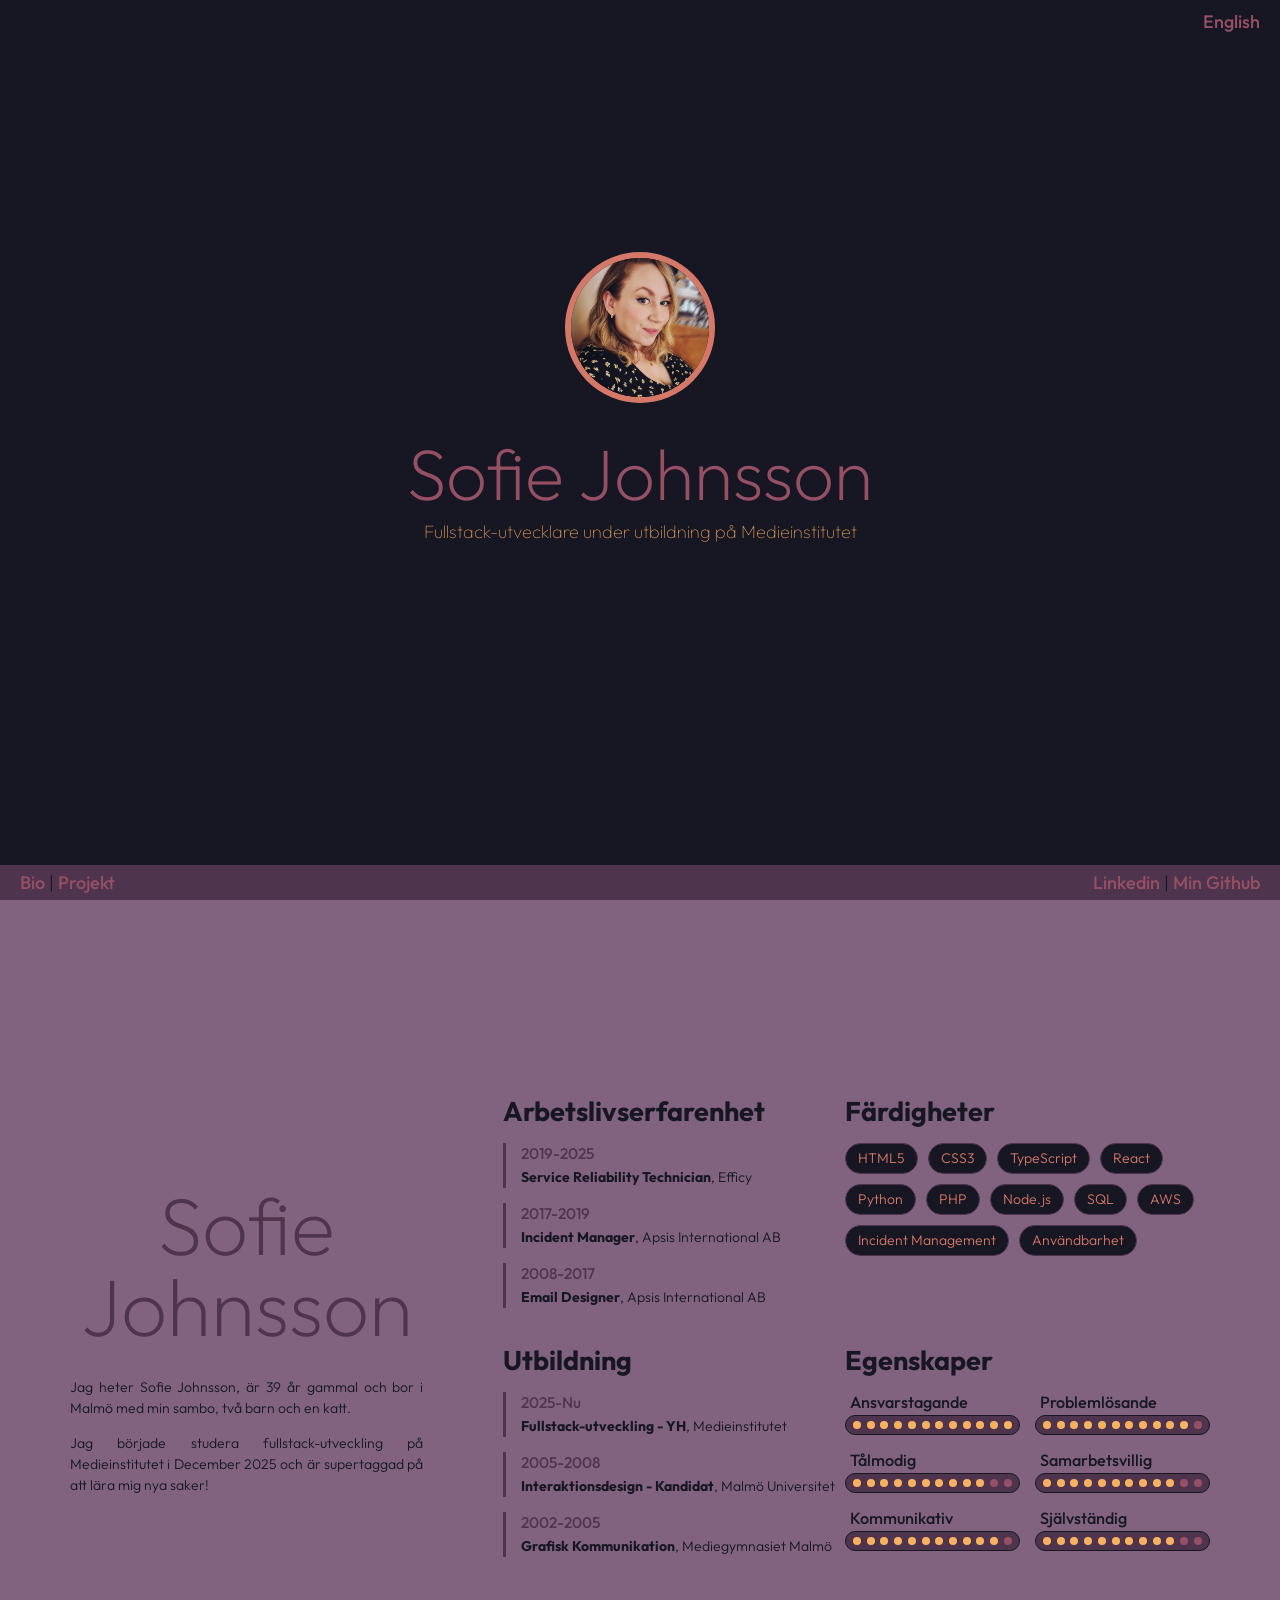
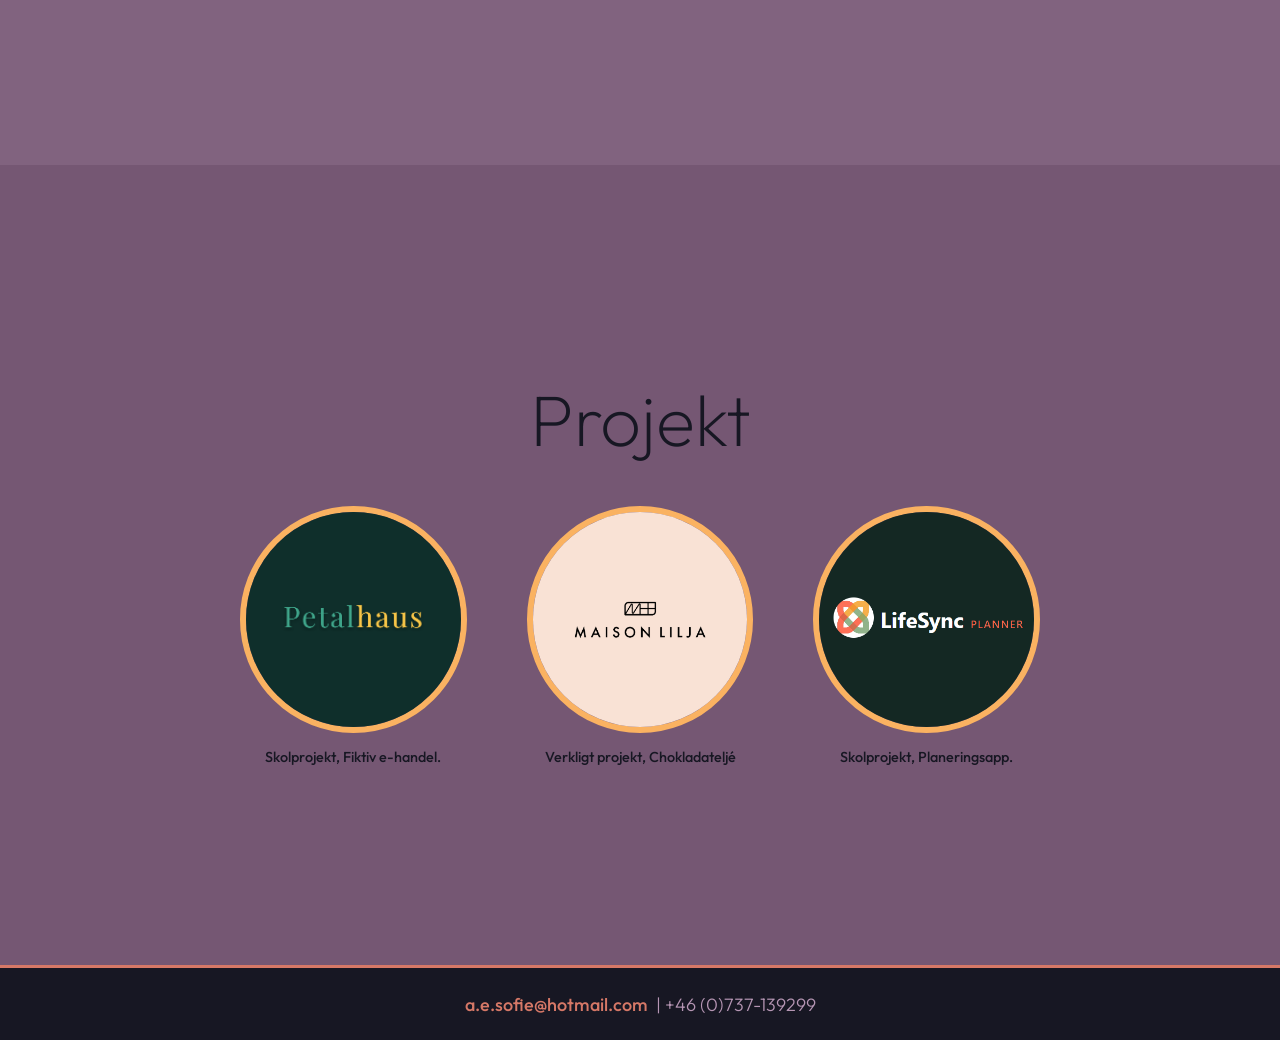
==== commit e18e29b4: "Projects added" ====
--- a/index.html
+++ b/index.html
@@ -1,22 +1,26 @@
 <!DOCTYPE html>
 <html lang="en">
+
 <head>
     <meta charset="UTF-8">
     <meta name="viewport" content="width=device-width, initial-scale=1.0">
     <link rel="stylesheet" href="css/style.css">
     <title>Sofie Johnsson</title>
 </head>
+
 <body>
 
     <div id="hero">
 
         <header>
+            <div id="language"><a href="english.html">English</a></div>
             <div id="headerimg">
                 <img class="profile-image" src="img/305139433_10159655626795546_2659846789829574413_n.jpg">
             </div>
             <div id="headertxt">
                 <h1>Sofie Johnsson</h1>
-                <p>Fullstack‑utvecklare under utbildning på Medieinstitutet<p>
+                <p>Fullstack-utvecklare under utbildning på Medieinstitutet
+                <p>
             </div>
         </header>
 
@@ -24,42 +28,56 @@
 
     <nav>
         <div id="anchors">
-            <a href="english.html">English</a>
+            <a href="#bio-page">Bio</a> | 
+            <a href="#project-page">Projekt</a>
         </div>
         <div id="externallinks">
-            <a href="https://www.linkedin.com/in/sofiejohnsson/" target="_blank">Linkedin</a> | 
+            <a href="https://www.linkedin.com/in/sofiejohnsson/" target="_blank">Linkedin</a> |
             <a href="https://github.com/Sofie200" target="_blank">Min Github</a>
         </div>
     </nav>
 
-    <main>
+    <main id="bio-page">
 
         <section>
 
             <article id="Bio">
                 <h1>Sofie Johnsson</h1>
                 <p>Jag heter Sofie Johnsson, är 39 år gammal och bor i Malmö med min sambo, två barn och en katt.</p>
-                <p>Jag började studera fullstack-utveckling på Medieinstitutet i December 2025 och är supertaggad på att lära mig nya saker!</p>
+                <p>Jag började studera fullstack-utveckling på Medieinstitutet i December 2025 och är supertaggad på att
+                    lära mig nya saker!</p>
             </article>
 
         </section>
         <section id="sections">
-            
+
             <article id="Experience">
                 <h2>Arbetslivserfarenhet</h2>
                 <ul>
-                    <li><h3>2019-2025</h3><span class="bolder">Service Reliability Technician</span>, Efficy</li>
-                    <li><h3>2017-2019</h3><span class="bolder">Incident Manager</span>, Apsis International AB</li>
-                    <li><h3>2008-2017</h3><span class="bolder">Email Designer</span>, Apsis International AB</li>
+                    <li>
+                        <h3>2019-2025</h3><span class="bolder">Service Reliability Technician</span>, Efficy
+                    </li>
+                    <li>
+                        <h3>2017-2019</h3><span class="bolder">Incident Manager</span>, Apsis International AB
+                    </li>
+                    <li>
+                        <h3>2008-2017</h3><span class="bolder">Email Designer</span>, Apsis International AB
+                    </li>
                 </ul>
             </article>
 
             <article id="Education">
                 <h2>Utbildning</h2>
                 <ul>
-                    <li><h3>2025-Nu</h3><span class="bolder">Fullstack-utveckling - YH</span>, Medieinstitutet</li>
-                    <li><h3>2005-2008</h3><span class="bolder">Interaktionsdesign - Kandidat</span>, Malmö Universitet</li>
-                    <li><h3>2002-2005</h3><span class="bolder">Grafisk Kommunikation</span>, Mediegymnasiet Malmö</li>
+                    <li>
+                        <h3>2025-Nu</h3><span class="bolder">Fullstack-utveckling - YH</span>, Medieinstitutet
+                    </li>
+                    <li>
+                        <h3>2005-2008</h3><span class="bolder">Interaktionsdesign - Kandidat</span>, Malmö Universitet
+                    </li>
+                    <li>
+                        <h3>2002-2005</h3><span class="bolder">Grafisk Kommunikation</span>, Mediegymnasiet Malmö
+                    </li>
                 </ul>
             </article>
 
@@ -68,14 +86,15 @@
                 <ol>
                     <li>HTML5</li>
                     <li>CSS3</li>
-                    <li>Användbarhet</li>
-                    <li>JavaScript</li>
+                    <li>TypeScript</li>
                     <li>React</li>
                     <li>Python</li>
-                    <li>MySQL</li>
+                    <li>PHP</li>
+                    <li>Node.js</li>
+                    <li>SQL</li>
                     <li>AWS</li>
-                    <li>Webbdesign</li>
                     <li>Incident Management</li>
+                    <li>Användbarhet</li>
                 </ol>
             </article>
 
@@ -88,9 +107,36 @@
 
             </article>
 
-        </section>            
-            
+        </section>
+
     </main>
+
+    <div class="wrapper-pink">
+        <main id="project-page">
+
+            <h1>Projekt</h1>
+
+            <section>
+
+                <div class="project">
+                    <a target="_blank" href="https://petalhaus-v2.vercel.app/"><img class="profile-image" src="img/petalhaus.png"></a>
+                    <div class="project-desc">Skolprojekt, Fiktiv e-handel.</div>
+                </div>
+
+                <div class="project">
+                    <a target="_blank" href="https://maison-lilja.vercel.app/"><img class="profile-image" src="img/maisonlilja.png"></a>
+                    <div class="project-desc">Verkligt projekt, Chokladateljé</div>
+                </div>
+                
+                <div class="project">
+                    <a target="_blank" href="https://lifesyncplanner.vercel.app/"><img class="profile-image" src="img/lifesyncplanner.png"></a>
+                    <div class="project-desc">Skolprojekt, Planeringsapp.</div>
+                </div>
+
+            </section>
+
+        </main>
+    </div>
 
     <footer>
         <a href="mailto:a.e.sofie@hotmail.com">a.e.sofie@hotmail.com</a>&nbsp;
@@ -98,4 +144,5 @@
     </footer>
     <script src="src/main.js" type="module"></script>
 </body>
+
 </html>
--- a/css/style.css
+++ b/css/style.css
@@ -3,6 +3,16 @@
 
 *{
     box-sizing: border-box;
+}
+
+html {
+    scroll-behavior: smooth;
+}
+
+@media (prefers-reduced-motion: no-preference) {
+    html {
+        scroll-behavior: smooth;
+    }
 }
 
 body{
@@ -48,6 +58,12 @@
     font-weight: 100;
 }
 
+#language{
+    position: absolute;
+    top:10px;
+    right:20px;
+}
+
 nav{
     height: 35px;
     background-color: #4f344e;
@@ -61,16 +77,60 @@
     padding: 0 20px;
 }
 
-main{
+#bio-page{
     display: grid;
     grid-template-columns: 1fr 2fr;
     gap:80px;
     max-width: 1200px;
     grid-template-rows: 1fr;
     padding: 30px;
+    height: calc(100vh - 35px);
+    margin: auto;
+    align-items: center;
+}
+
+.wrapper-pink {
+    background-color: #755773;
+    display: flex;
+    align-items: center;
     height: calc(100vh - 100px);
+}
+
+#project-page {
+    max-width: 1200px;
+    padding: 30px;
     margin: auto;
-    align-items: center;
+    flex-direction: column;
+    align-items: center;
+}
+
+#project-page section {
+    max-width: 800px;
+    display: flex;
+    flex-flow: row;
+    gap:60px;
+    justify-content: space-between;
+    margin: auto;
+    align-items: center;
+}
+
+.project{
+    flex: 1;
+    text-align: center;
+}
+
+.project img {
+    border-radius: 50%;
+    width: 100%;
+    min-width: 150px;
+    margin: 0 auto;
+    border: solid 6px #fab261;
+}
+
+.project-desc{
+    font-size: 0.9rem;
+    font-weight: 500;
+    padding: 10px 0;
 }
 
 h1{
@@ -88,6 +148,12 @@
     color:#4f344e;
     text-align: center;
     margin-bottom: 30px;
+}
+
+#project-page h1 {
+    color: #171723;
+    margin-bottom: 50px;
+    text-align: center;
 }
 
 h2{
@@ -162,10 +228,10 @@
     text-decoration: underline;
 }
 
-nav a{
+nav a, #language a{
    color:#965065;
 }
-nav a:hover{
+nav a:hover, #language a:hover{
     color: #d67867;
 }
 
@@ -248,7 +314,7 @@
 }
 
 @media screen and (max-width: 1240px)  {
-    main{
+    #bio-page{
         max-width: 800px;
         display: block;
         height: auto;
@@ -268,7 +334,7 @@
 }
 
 @media screen and (max-width: 800px)  {
-    main{
+    #bio-page, #project-page, .wrapper-pink{
         max-width: 500px;
         display: block;
         height: auto;
@@ -276,6 +342,13 @@
 
     #sections{
         display: block;
+    }
+
+    #project-page section {
+        flex-direction: column;
+        max-width: 250px;
+        margin: auto;
+        gap: 40px;
     }
 
     #skills{
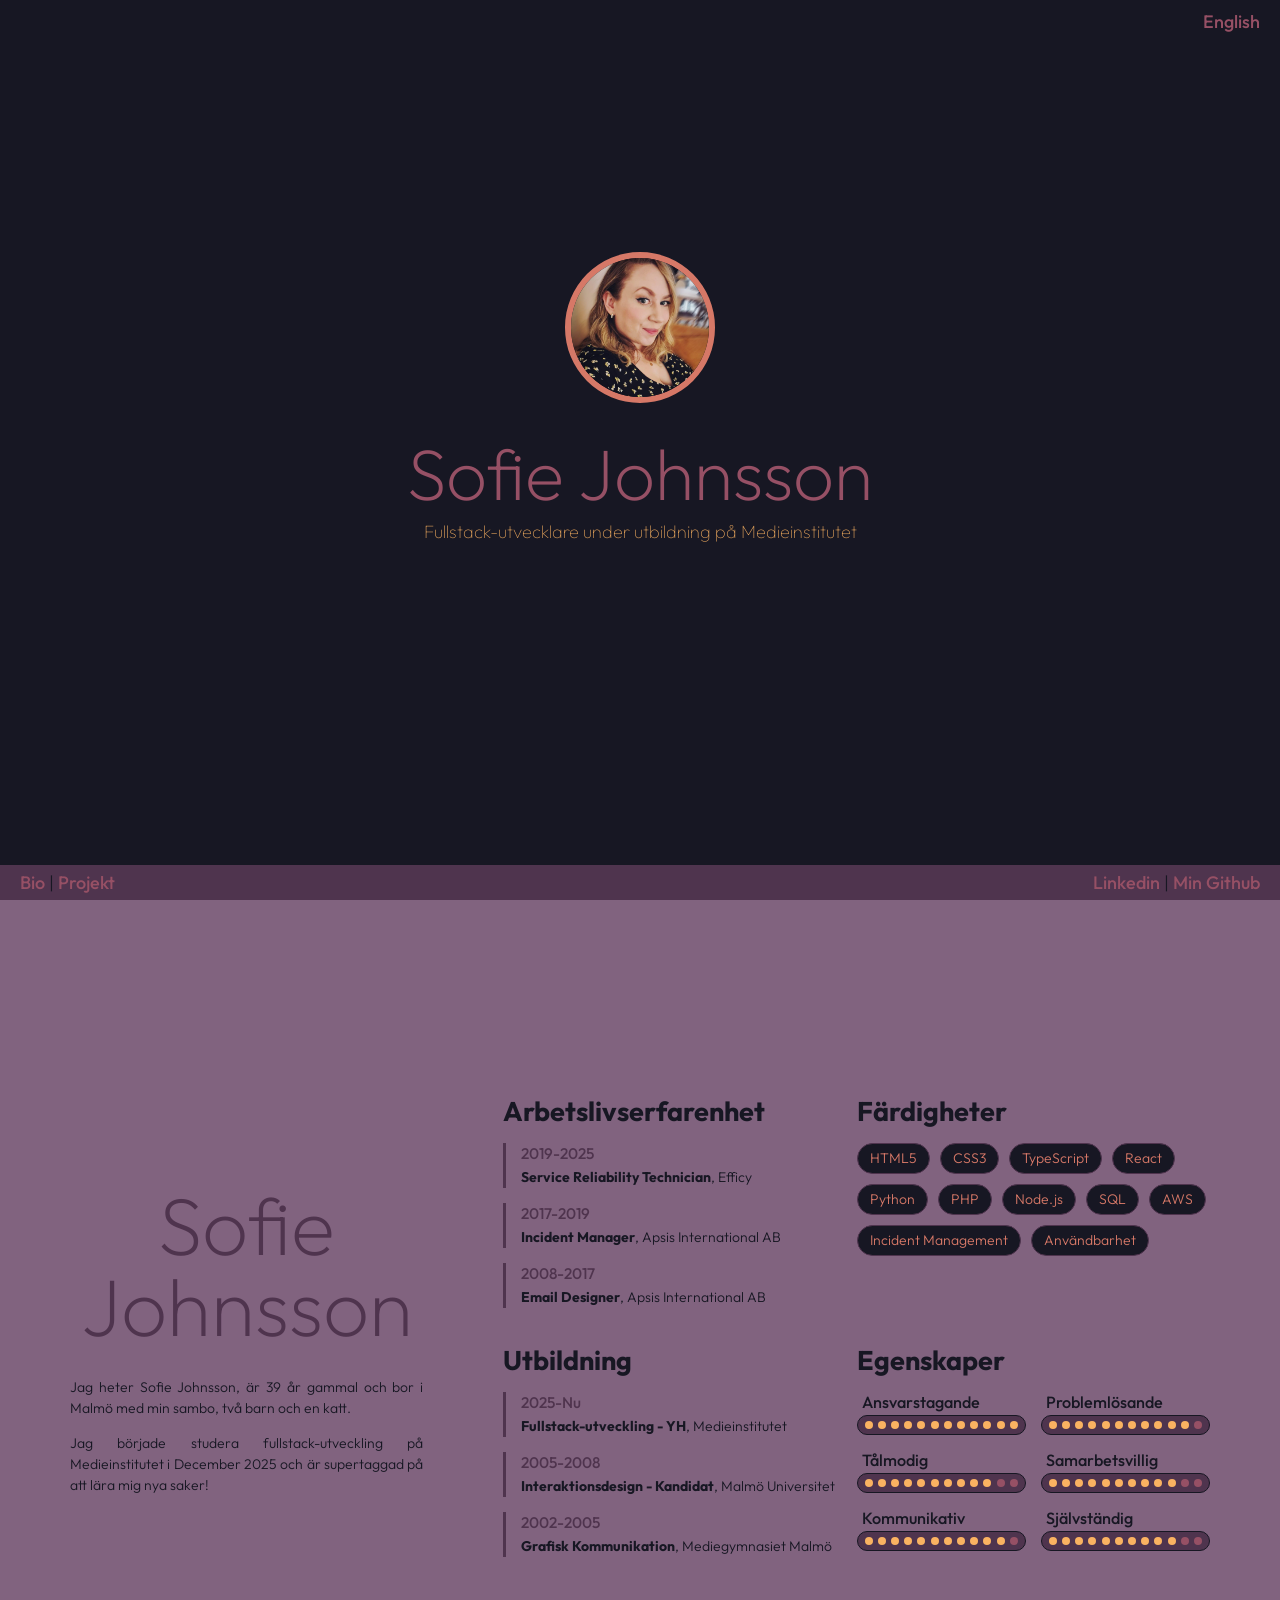
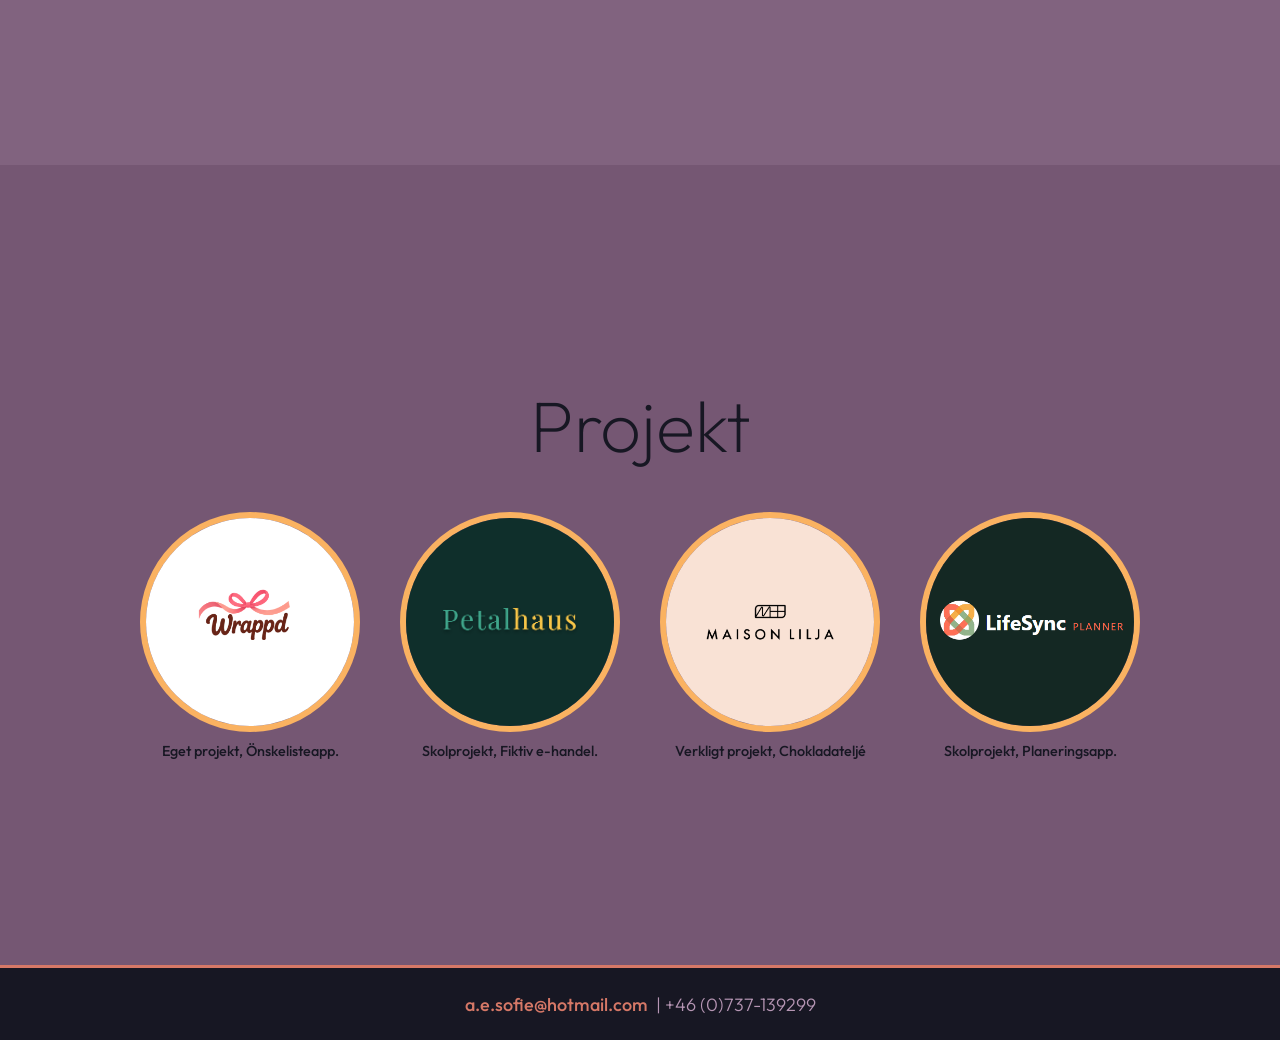
==== commit b9c0173a: "Added Wrappd project, fixed a few bugs" ====
--- a/index.html
+++ b/index.html
@@ -119,6 +119,11 @@
             <section>
 
                 <div class="project">
+                    <a target="_blank" href="https://wrappd.se/"><img class="profile-image" src="img/wrappd.png"></a>
+                    <div class="project-desc">Eget projekt, Önskelisteapp.</div>
+                </div>
+
+                <div class="project">
                     <a target="_blank" href="https://petalhaus-v2.vercel.app/"><img class="profile-image" src="img/petalhaus.png"></a>
                     <div class="project-desc">Skolprojekt, Fiktiv e-handel.</div>
                 </div>
@@ -127,7 +132,7 @@
                     <a target="_blank" href="https://maison-lilja.vercel.app/"><img class="profile-image" src="img/maisonlilja.png"></a>
                     <div class="project-desc">Verkligt projekt, Chokladateljé</div>
                 </div>
-                
+
                 <div class="project">
                     <a target="_blank" href="https://lifesyncplanner.vercel.app/"><img class="profile-image" src="img/lifesyncplanner.png"></a>
                     <div class="project-desc">Skolprojekt, Planeringsapp.</div>
--- a/css/style.css
+++ b/css/style.css
@@ -93,7 +93,7 @@
     background-color: #755773;
     display: flex;
     align-items: center;
-    height: calc(100vh - 100px);
+    min-height: calc(100vh - 100px);
 }
 
 #project-page {
@@ -105,13 +105,12 @@
 }
 
 #project-page section {
-    max-width: 800px;
-    display: flex;
-    flex-flow: row;
-    gap:60px;
-    justify-content: space-between;
+    max-width: 1000px;
+    display: grid;
+    grid-template-columns: repeat(4, 1fr);
+    gap: 40px;
     margin: auto;
-    align-items: center;
+    align-items: start;
 }
 
 .project{
@@ -122,7 +121,10 @@
 .project img {
     border-radius: 50%;
     width: 100%;
-    min-width: 150px;
+    aspect-ratio: 1 / 1;
+    object-fit: cover;
+    box-sizing: border-box;
+    display: block;
     margin: 0 auto;
     border: solid 6px #fab261;
 }
@@ -158,6 +160,7 @@
 
 h2{
     margin: 0 0 15px;
+    overflow-wrap: break-word;
 }
 
 h3{
@@ -284,7 +287,7 @@
 
 #personality-grid{
     display: grid;
-    grid-template-columns: 1fr 1fr;
+    grid-template-columns: minmax(0, 1fr) minmax(0, 1fr);
     gap: 15px 15px;
     align-items: center;
 }
@@ -298,7 +301,8 @@
     height: 20px;
     align-items: center;
     padding: 0 7px;
-    width: 175px;
+    width: 100%;
+    max-width: 175px;
     box-sizing: border-box;
 }
 
@@ -333,22 +337,34 @@
     }
 }
 
+@media screen and (max-width: 1000px)  {
+    #project-page section {
+        grid-template-columns: repeat(2, 1fr);
+        max-width: 500px;
+    }
+}
+
 @media screen and (max-width: 800px)  {
-    #bio-page, #project-page, .wrapper-pink{
+    #bio-page, #project-page{
         max-width: 500px;
         display: block;
         height: auto;
     }
 
+    .wrapper-pink{
+        display: block;
+        height: auto;
+        min-height: 0;
+    }
+
     #sections{
         display: block;
     }
 
     #project-page section {
-        flex-direction: column;
-        max-width: 250px;
-        margin: auto;
-        gap: 40px;
+        grid-template-columns: repeat(2, 1fr);
+        max-width: 500px;
+        gap: 30px;
     }
 
     #skills{
@@ -357,6 +373,11 @@
 }
 
 @media screen and (max-width: 420px)  {
+
+    #project-page section {
+        grid-template-columns: 1fr;
+        max-width: 250px;
+    }
     
     h1, #Bio h1{
         font-size: 3rem;
